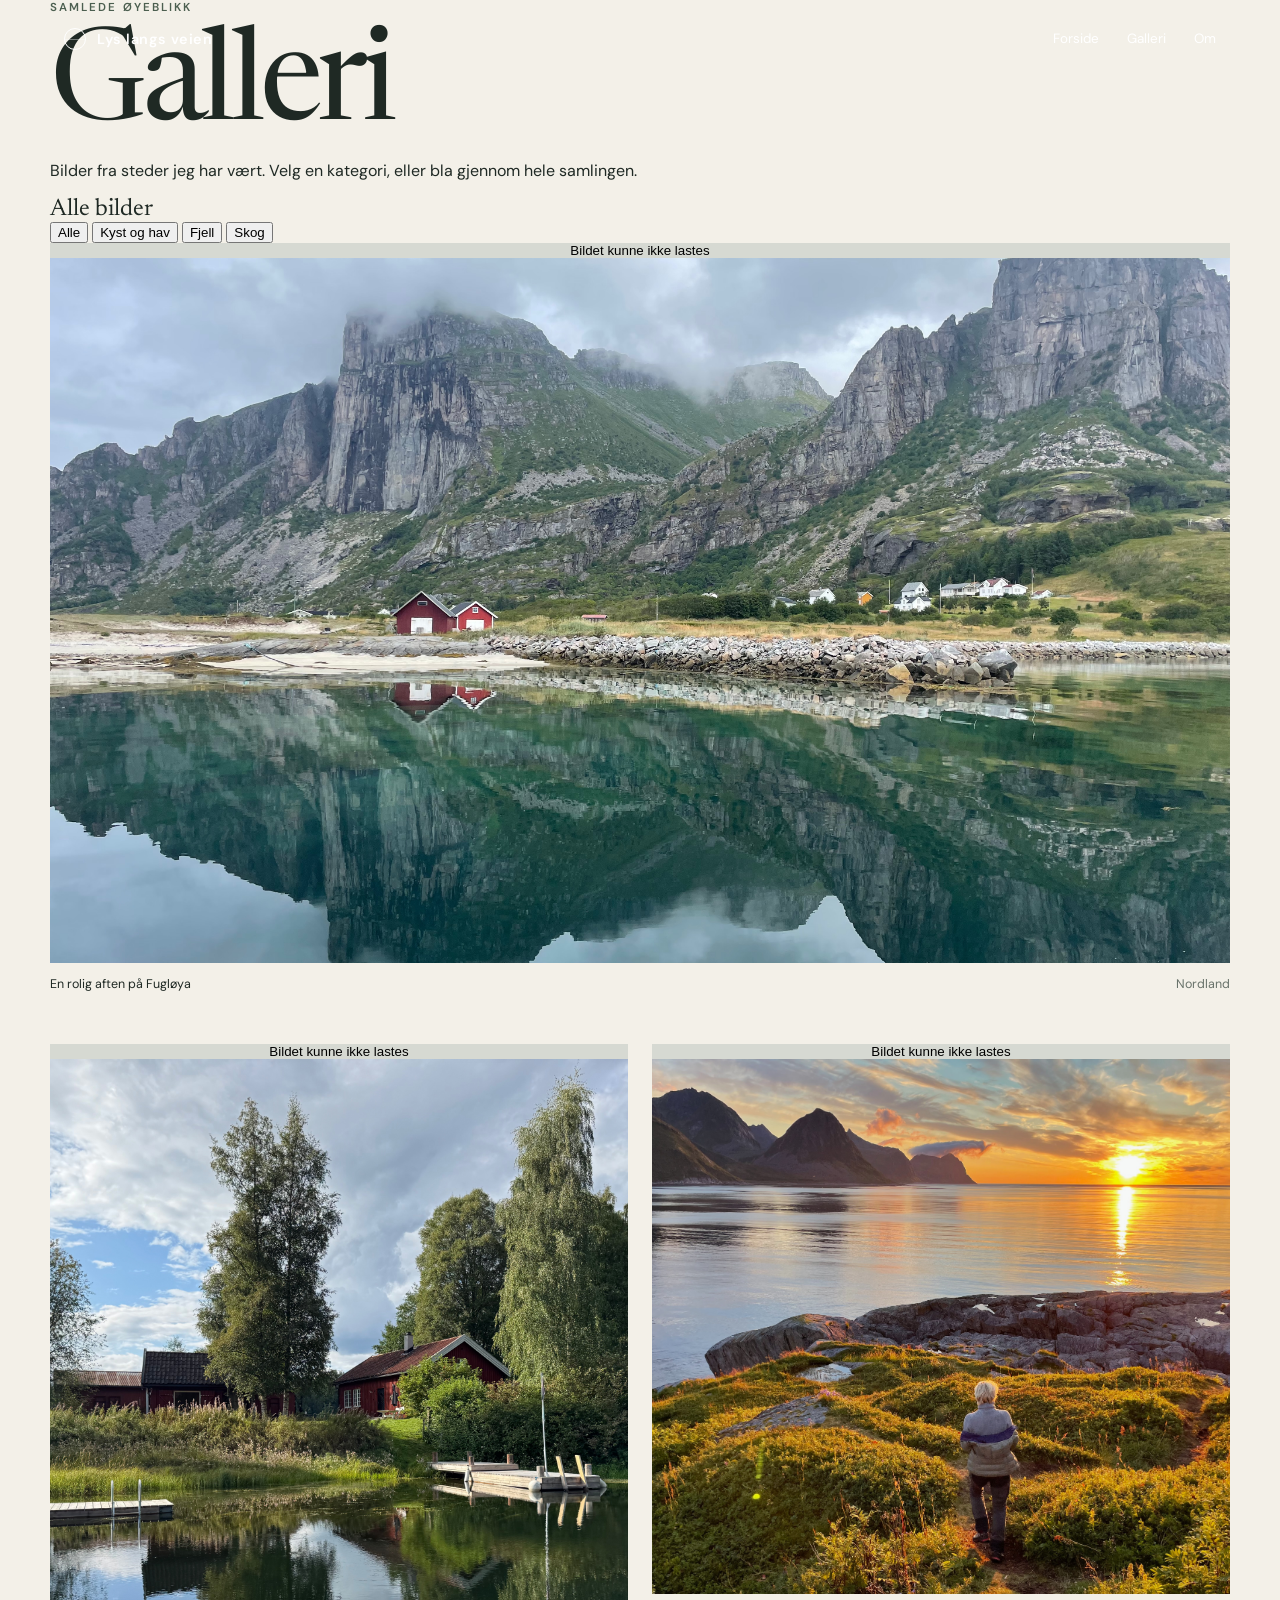
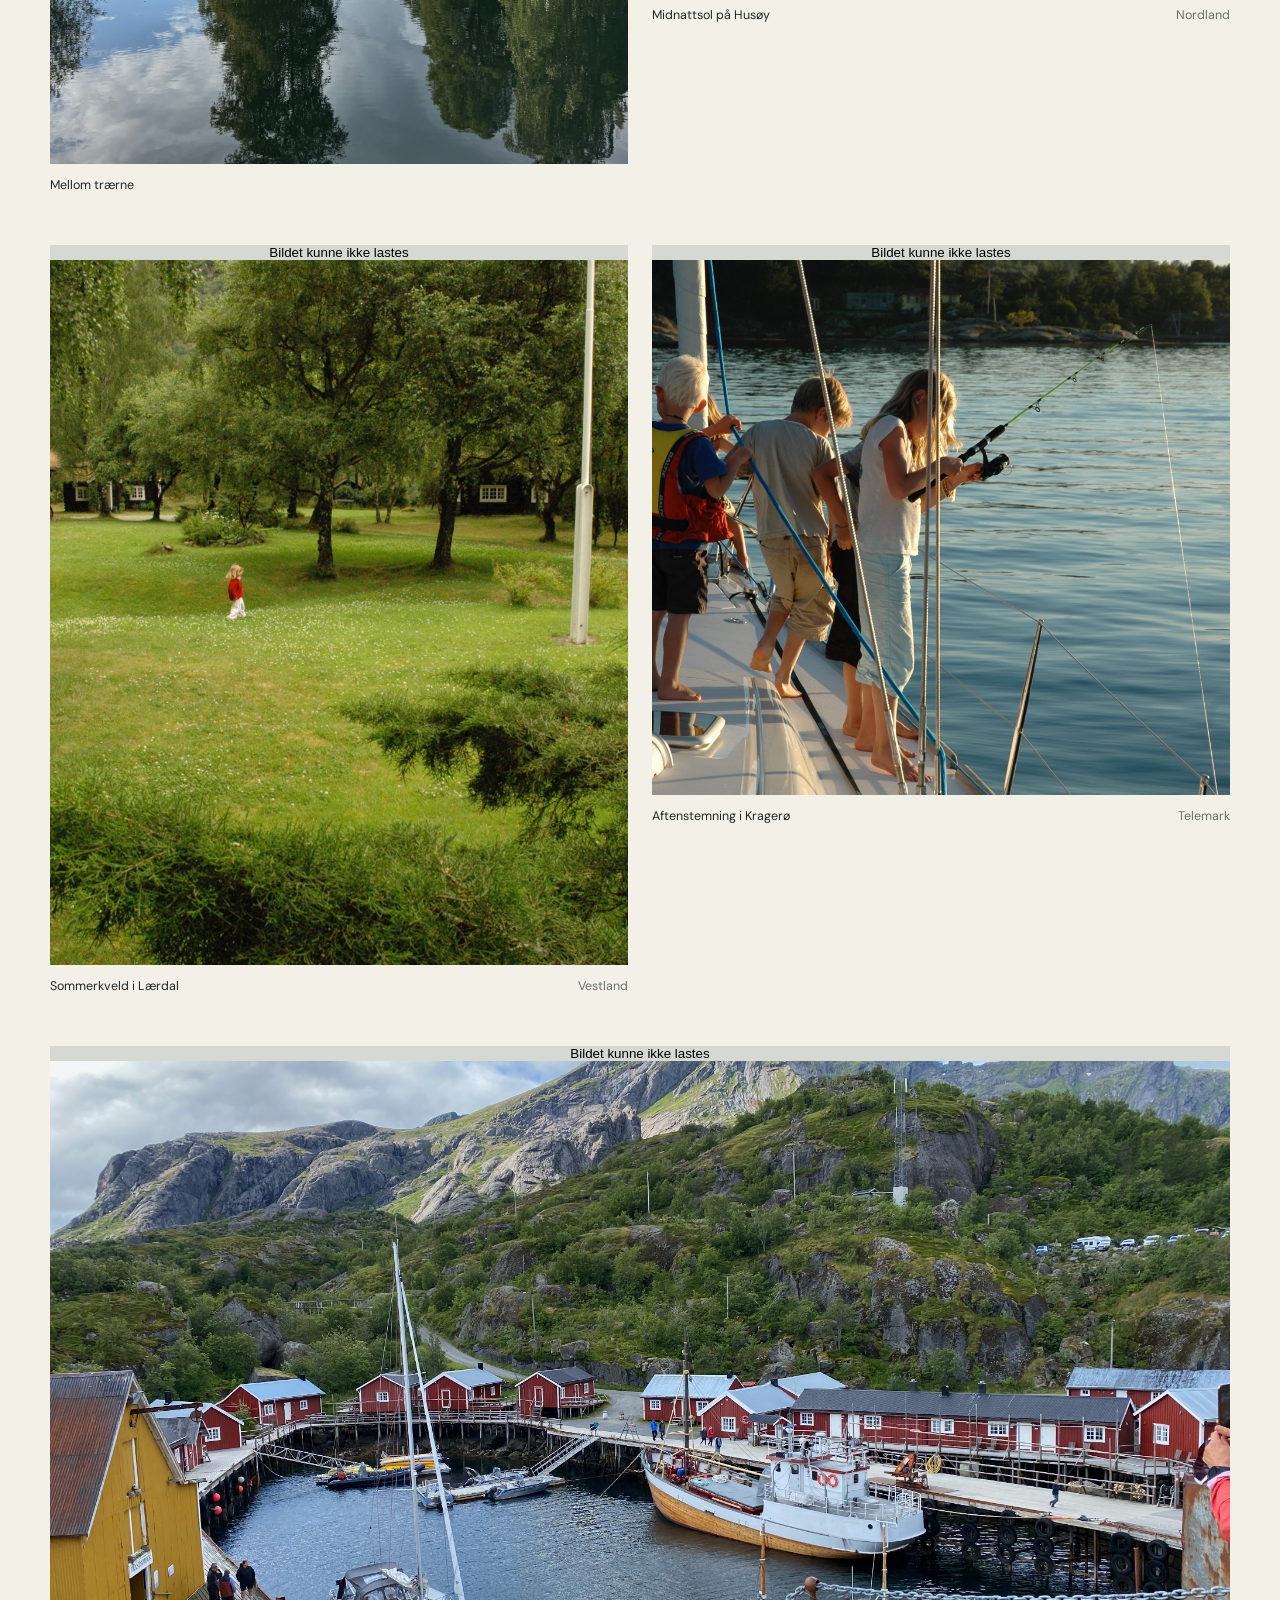
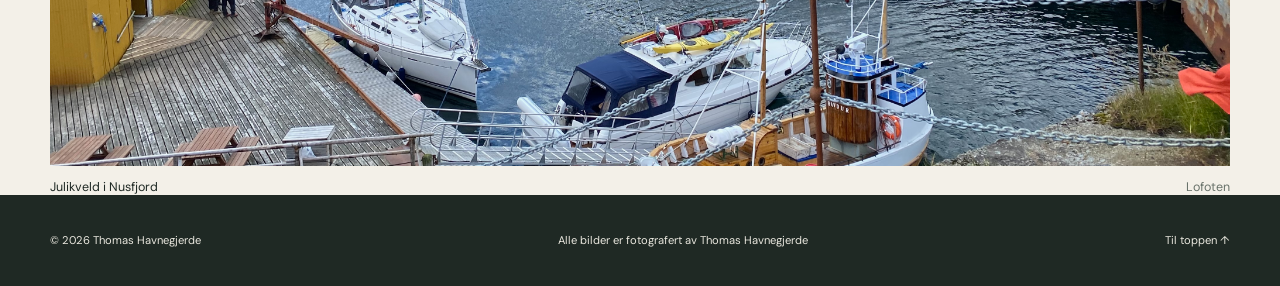
==== galleri.html @ 4bf2a0ec "Add files via upload" ====
<!doctype html>
<html lang="no">
  <head>
    <meta charset="UTF-8" />
    <meta name="viewport" content="width=device-width, initial-scale=1.0" />
    <meta name="description" content="Galleri med naturbilder fra kyst, fjell og skog av Thomas Havnegjerde." />
    <title>Galleri | Lys langs veien</title>
    <link rel="stylesheet" href="style.css" />
  </head>
  <body class="subpage">
    <header class="topbar topbar--solid">
      <a class="logo" href="index.html" aria-label="Gå til forsiden">
        <span class="logo-mark" aria-hidden="true"></span>Lys langs veien
      </a>
      <nav aria-label="Hovedmeny">
        <a href="index.html">Forside</a>
        <a href="galleri.html" aria-current="page">Galleri</a>
        <a href="index.html#om">Om</a>
      </nav>
    </header>

    <main id="topp">
      <section class="gallery-intro page-width">
        <p class="eyebrow dark">Samlede øyeblikk</p>
        <h1>Galleri</h1>
        <p>Bilder fra steder jeg har vært. Velg en kategori, eller bla gjennom hele samlingen.</p>
      </section>

      <section class="gallery-page page-width" aria-labelledby="gallery-title">
        <h2 class="visually-hidden" id="gallery-title">Alle bilder</h2>
        <div class="filters" aria-label="Filtrer bilder">
          <button class="filter-button is-active" type="button" data-filter="alle">Alle</button>
          <button class="filter-button" type="button" data-filter="kyst">Kyst og hav</button>
          <button class="filter-button" type="button" data-filter="fjell">Fjell</button>
          <button class="filter-button" type="button" data-filter="skog">Skog</button>
        </div>
        <div class="gallery gallery--all" data-gallery></div>
      </section>
    </main>

    <footer>
      <div class="page-width footer-inner">
        <p>© <span data-year></span> Thomas Havnegjerde</p>
        <p>Alle bilder er fotografert av Thomas Havnegjerde</p>
        <a href="#topp">Til toppen ↑</a>
      </div>
    </footer>

    <dialog class="lightbox" aria-label="Større visning av bilde">
      <button class="lightbox-close" type="button" aria-label="Lukk bildevisning">×</button>
      <button class="lightbox-nav lightbox-prev" type="button" aria-label="Forrige bilde">←</button>
      <div class="lightbox-content">
        <img src="" alt="" />
        <div class="lightbox-text"><p class="lightbox-title"></p><p class="lightbox-meta"></p></div>
      </div>
      <button class="lightbox-nav lightbox-next" type="button" aria-label="Neste bilde">→</button>
    </dialog>
    <script src="bilder.js"></script>
    <script src="script.js"></script>
  </body>
</html>
---- style.css ----
@import url("https://fonts.googleapis.com/css2?family=DM+Sans:wght@400;500;600&family=Newsreader:opsz,wght@6..72,400;6..72,500&display=swap");

:root {
  --paper: #f3f0e8;
  --paper-light: #faf8f2;
  --ink: #1f2924;
  --muted: #68726a;
  --moss: #4c5f50;
  --line: rgba(31, 41, 36, 0.18);
  --serif: "Newsreader", Georgia, serif;
  --sans: "DM Sans", Arial, sans-serif;
}

* {
  box-sizing: border-box;
}

html {
  scroll-behavior: smooth;
}

body {
  margin: 0;
  background: var(--paper);
  color: var(--ink);
  font-family: var(--sans);
  -webkit-font-smoothing: antialiased;
}

a {
  color: inherit;
  text-decoration: none;
}

img {
  display: block;
  max-width: 100%;
}

.page-width {
  width: min(1180px, calc(100% - 48px));
  margin-inline: auto;
}

.topbar {
  position: absolute;
  z-index: 10;
  top: 0;
  left: 0;
  display: flex;
  align-items: center;
  justify-content: space-between;
  width: 100%;
  padding: 28px 5vw;
  color: white;
}

.logo {
  display: inline-flex;
  align-items: center;
  gap: 11px;
  font-size: 0.9rem;
  font-weight: 600;
  letter-spacing: 0.04em;
}

.logo-mark {
  width: 22px;
  height: 22px;
  border: 1px solid currentColor;
  border-radius: 50%;
  background: linear-gradient(to bottom, transparent 49%, currentColor 50%, transparent 54%);
}

nav {
  display: flex;
  gap: 28px;
  font-size: 0.84rem;
}

nav a,
footer a {
  border-bottom: 1px solid transparent;
  transition: border-color 180ms ease;
}

nav a:hover,
footer a:hover {
  border-color: currentColor;
}

.hero {
  position: relative;
  min-height: 94svh;
  overflow: hidden;
  color: white;
}

.hero > img {
  position: absolute;
  width: 100%;
  height: 100%;
  object-fit: cover;
  object-position: center;
}

.hero-shade {
  position: absolute;
  inset: 0;
  background:
    linear-gradient(180deg, rgba(11, 20, 15, 0.4), transparent 38%),
    linear-gradient(0deg, rgba(11, 20, 15, 0.62), transparent 55%);
}

.hero-content {
  position: absolute;
  z-index: 1;
  bottom: 10%;
  left: max(24px, 7vw);
}

.eyebrow {
  margin: 0 0 20px;
  font-size: 0.72rem;
  font-weight: 600;
  letter-spacing: 0.18em;
  text-transform: uppercase;
}

.eyebrow.dark {
  color: var(--moss);
}

h1,
h2 {
  margin: 0;
  font-family: var(--serif);
  font-weight: 400;
}

h1 {
  max-width: 900px;
  font-size: clamp(4rem, 10vw, 9.5rem);
  line-height: 0.85;
  letter-spacing: -0.045em;
}

.intro {
  margin: 30px 0 0 5px;
  font-family: var(--serif);
  font-size: clamp(1.2rem, 2.3vw, 1.8rem);
}

.demo-label {
  position: absolute;
  z-index: 1;
  right: 24px;
  bottom: 24px;
  margin: 0;
  padding: 8px 11px;
  border: 1px solid rgba(255, 255, 255, 0.42);
  border-radius: 100px;
  background: rgba(15, 24, 19, 0.35);
  font-size: 0.68rem;
  backdrop-filter: blur(8px);
}

.welcome {
  display: grid;
  grid-template-columns: 1fr 3fr;
  gap: 30px;
  padding-block: 130px;
}

.section-number {
  margin: 10px 0 0;
  color: var(--muted);
  font-size: 0.7rem;
}

.welcome h2,
.section-heading h2,
.about h2 {
  font-size: clamp(2.8rem, 6vw, 5.6rem);
  line-height: 0.98;
  letter-spacing: -0.035em;
}

.welcome div {
  max-width: 760px;
}

.welcome p:last-child {
  max-width: 650px;
  margin: 32px 0 0;
  color: #455049;
  font-family: var(--serif);
  font-size: clamp(1.35rem, 2.2vw, 2rem);
  line-height: 1.45;
}

.gallery-section {
  padding-bottom: 150px;
}

.section-heading {
  display: flex;
  align-items: end;
  justify-content: space-between;
  gap: 48px;
  margin-bottom: 58px;
  padding-top: 38px;
  border-top: 1px solid var(--line);
}

.gallery-note {
  max-width: 370px;
  margin: 0 0 6px;
  color: var(--muted);
  font-size: 0.82rem;
  line-height: 1.6;
}

.gallery {
  display: grid;
  grid-template-columns: repeat(2, 1fr);
  gap: 52px 24px;
}

.photo-card {
  margin: 0;
}

.photo-button {
  display: block;
  width: 100%;
  height: clamp(330px, 43vw, 560px);
  overflow: hidden;
  padding: 0;
  border: 0;
  background: #d6d9d2;
  cursor: zoom-in;
}

.photo-card--tall .photo-button {
  height: clamp(430px, 57vw, 720px);
}

.photo-card--wide {
  grid-column: 1 / -1;
}

.photo-card--wide .photo-button {
  height: clamp(360px, 59vw, 720px);
}

.photo-button img {
  width: 100%;
  height: 100%;
  object-fit: cover;
  transition: transform 500ms cubic-bezier(0.2, 0.7, 0.2, 1), filter 300ms ease;
}

.photo-button:hover img {
  transform: scale(1.018);
  filter: brightness(1.03);
}

.photo-button:focus-visible {
  outline: 3px solid var(--ink);
  outline-offset: 4px;
}

figcaption {
  display: flex;
  justify-content: space-between;
  gap: 20px;
  margin-top: 13px;
  font-size: 0.78rem;
}

figcaption span:last-child {
  color: var(--muted);
}

.about {
  background: var(--paper-light);
  padding-block: 120px;
}

.about-grid {
  display: grid;
  grid-template-columns: 0.5fr 1.55fr 1fr;
  gap: 36px;
}

.about-copy {
  padding-top: 45px;
  color: #455049;
  line-height: 1.8;
}

.about-copy p {
  margin: 0 0 24px;
}

footer {
  background: var(--ink);
  color: #e9e7de;
}

.footer-inner {
  display: flex;
  justify-content: space-between;
  gap: 24px;
  padding-block: 38px;
  font-size: 0.7rem;
}

.footer-inner p {
  margin: 0;
}

.lightbox {
  width: min(1100px, calc(100% - 32px));
  max-height: 92vh;
  padding: 0;
  border: 0;
  background: transparent;
  color: white;
}

.lightbox::backdrop {
  background: rgba(9, 13, 11, 0.92);
  backdrop-filter: blur(5px);
}

.lightbox img {
  width: 100%;
  max-height: 82vh;
  object-fit: contain;
}

.lightbox p {
  margin: 10px 0 0;
  font-size: 0.8rem;
}

.lightbox-close {
  position: fixed;
  top: 18px;
  right: 22px;
  z-index: 2;
  border: 0;
  background: transparent;
  color: white;
  font-size: 2.2rem;
  font-weight: 200;
  cursor: pointer;
}

@media (max-width: 720px) {
  .page-width {
    width: min(100% - 30px, 1180px);
  }

  .topbar {
    padding: 22px 18px;
  }

  nav {
    gap: 17px;
  }

  .hero {
    min-height: 86svh;
  }

  .hero-content {
    bottom: 12%;
    left: 18px;
  }

  h1 {
    max-width: 90vw;
    font-size: clamp(4rem, 19vw, 6.2rem);
  }

  .demo-label {
    right: 14px;
    bottom: 14px;
  }

  .welcome {
    grid-template-columns: 1fr;
    padding-block: 90px;
  }

  .section-number {
    margin: 0;
  }

  .section-heading {
    display: block;
  }

  .gallery-note {
    margin-top: 28px;
  }

  .gallery {
    grid-template-columns: 1fr;
    gap: 42px;
  }

  .photo-card--wide {
    grid-column: auto;
  }

  .photo-button,
  .photo-card--wide .photo-button {
    height: 72vw;
  }

  .photo-card--tall .photo-button {
    height: 120vw;
  }

  .gallery-section {
    padding-bottom: 95px;
  }

  .about {
    padding-block: 85px;
  }

  .about-grid {
    grid-template-columns: 1fr;
  }

  .about-copy {
    padding-top: 10px;
  }

  .footer-inner {
    flex-direction: column;
  }
}

@media (prefers-reduced-motion: reduce) {
  html {
    scroll-behavior: auto;
  }

  .photo-button img {
    transition: none;
  }
}
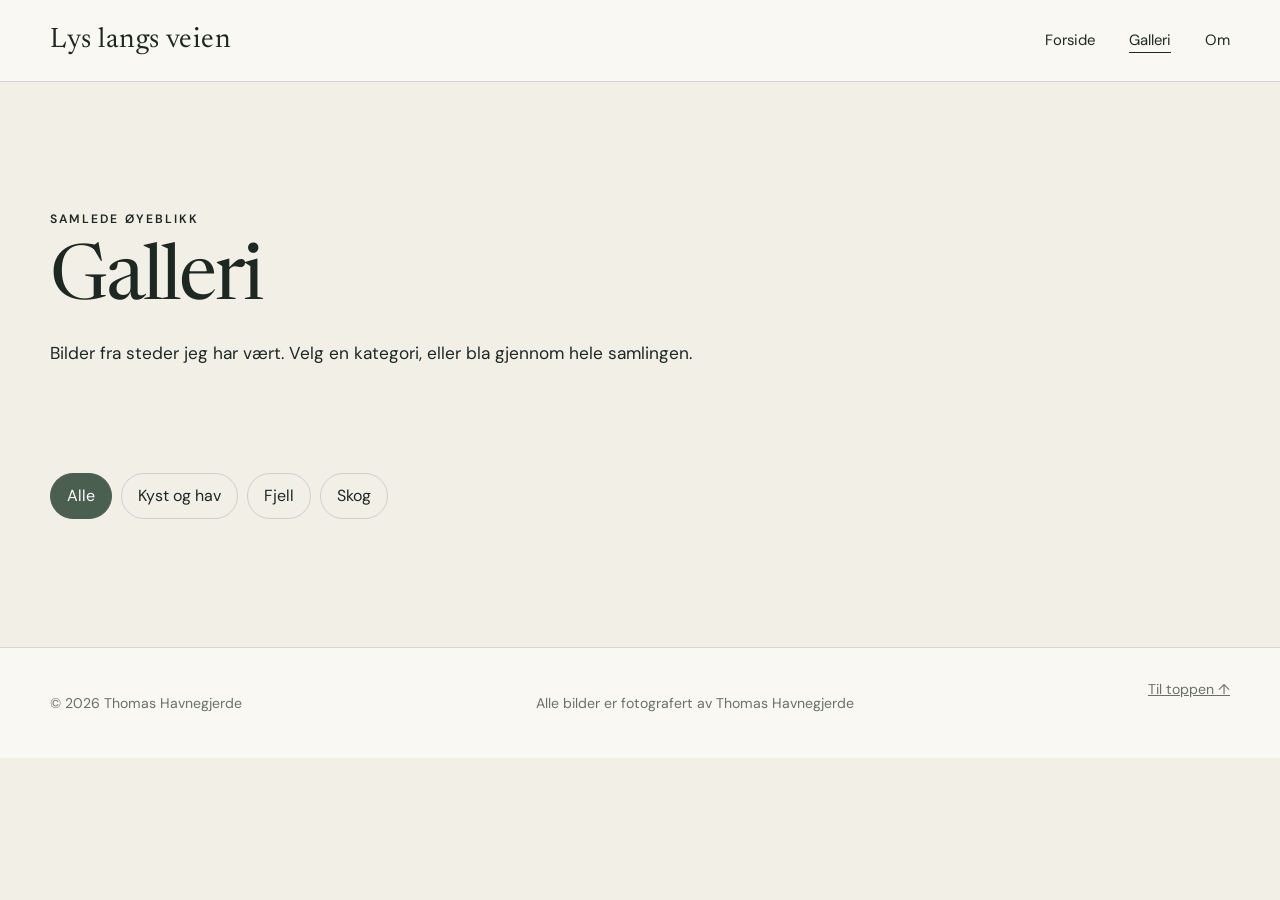
==== commit 620aa497: "Update galleri.html" ====
--- a/galleri.html
+++ b/galleri.html
@@ -3,58 +3,138 @@
   <head>
     <meta charset="UTF-8" />
     <meta name="viewport" content="width=device-width, initial-scale=1.0" />
-    <meta name="description" content="Galleri med naturbilder fra kyst, fjell og skog av Thomas Havnegjerde." />
+
+    <meta
+      name="description"
+      content="Galleri med naturbilder fra kyst, fjell og skog av Thomas Havnegjerde."
+    />
+
     <title>Galleri | Lys langs veien</title>
+
     <link rel="stylesheet" href="style.css" />
   </head>
+
   <body class="subpage">
     <header class="topbar topbar--solid">
-      <a class="logo" href="index.html" aria-label="Gå til forsiden">
-        <span class="logo-mark" aria-hidden="true"></span>Lys langs veien
+      <a class="logo" href="/" aria-label="Gå til forsiden">
+        <span class="logo-mark" aria-hidden="true"></span>
+        Lys langs veien
       </a>
+
       <nav aria-label="Hovedmeny">
-        <a href="index.html">Forside</a>
-        <a href="galleri.html" aria-current="page">Galleri</a>
-        <a href="index.html#om">Om</a>
+        <a href="/">Forside</a>
+        <a href="/galleri.html" aria-current="page">Galleri</a>
+        <a href="/#om">Om</a>
       </nav>
     </header>
 
     <main id="topp">
       <section class="gallery-intro page-width">
         <p class="eyebrow dark">Samlede øyeblikk</p>
+
         <h1>Galleri</h1>
-        <p>Bilder fra steder jeg har vært. Velg en kategori, eller bla gjennom hele samlingen.</p>
+
+        <p>
+          Bilder fra steder jeg har vært. Velg en kategori, eller bla
+          gjennom hele samlingen.
+        </p>
       </section>
 
-      <section class="gallery-page page-width" aria-labelledby="gallery-title">
-        <h2 class="visually-hidden" id="gallery-title">Alle bilder</h2>
+      <section
+        class="gallery-page page-width"
+        aria-labelledby="gallery-title"
+      >
+        <h2 class="visually-hidden" id="gallery-title">
+          Alle bilder
+        </h2>
+
         <div class="filters" aria-label="Filtrer bilder">
-          <button class="filter-button is-active" type="button" data-filter="alle">Alle</button>
-          <button class="filter-button" type="button" data-filter="kyst">Kyst og hav</button>
-          <button class="filter-button" type="button" data-filter="fjell">Fjell</button>
-          <button class="filter-button" type="button" data-filter="skog">Skog</button>
+          <button
+            class="filter-button is-active"
+            type="button"
+            data-filter="alle"
+          >
+            Alle
+          </button>
+
+          <button
+            class="filter-button"
+            type="button"
+            data-filter="kyst"
+          >
+            Kyst og hav
+          </button>
+
+          <button
+            class="filter-button"
+            type="button"
+            data-filter="fjell"
+          >
+            Fjell
+          </button>
+
+          <button
+            class="filter-button"
+            type="button"
+            data-filter="skog"
+          >
+            Skog
+          </button>
         </div>
+
         <div class="gallery gallery--all" data-gallery></div>
       </section>
     </main>
 
     <footer>
       <div class="page-width footer-inner">
-        <p>© <span data-year></span> Thomas Havnegjerde</p>
-        <p>Alle bilder er fotografert av Thomas Havnegjerde</p>
+        <p>
+          © <span data-year></span> Thomas Havnegjerde
+        </p>
+
+        <p>
+          Alle bilder er fotografert av Thomas Havnegjerde
+        </p>
+
         <a href="#topp">Til toppen ↑</a>
       </div>
     </footer>
 
     <dialog class="lightbox" aria-label="Større visning av bilde">
-      <button class="lightbox-close" type="button" aria-label="Lukk bildevisning">×</button>
-      <button class="lightbox-nav lightbox-prev" type="button" aria-label="Forrige bilde">←</button>
+      <button
+        class="lightbox-close"
+        type="button"
+        aria-label="Lukk bildevisning"
+      >
+        ×
+      </button>
+
+      <button
+        class="lightbox-nav lightbox-prev"
+        type="button"
+        aria-label="Forrige bilde"
+      >
+        ←
+      </button>
+
       <div class="lightbox-content">
         <img src="" alt="" />
-        <div class="lightbox-text"><p class="lightbox-title"></p><p class="lightbox-meta"></p></div>
+
+        <div class="lightbox-text">
+          <p class="lightbox-title"></p>
+          <p class="lightbox-meta"></p>
+        </div>
       </div>
-      <button class="lightbox-nav lightbox-next" type="button" aria-label="Neste bilde">→</button>
+
+      <button
+        class="lightbox-nav lightbox-next"
+        type="button"
+        aria-label="Neste bilde"
+      >
+        →
+      </button>
     </dialog>
+
     <script src="bilder.js"></script>
     <script src="script.js"></script>
   </body>
--- a/style.css
+++ b/style.css
@@ -1,44 +1,36 @@
 @import url("https://fonts.googleapis.com/css2?family=DM+Sans:wght@400;500;600&family=Newsreader:opsz,wght@6..72,400;6..72,500&display=swap");
 
 :root {
-  --paper: #f3f0e8;
-  --paper-light: #faf8f2;
-  --ink: #1f2924;
-  --muted: #68726a;
-  --moss: #4c5f50;
-  --line: rgba(31, 41, 36, 0.18);
-  --serif: "Newsreader", Georgia, serif;
-  --sans: "DM Sans", Arial, sans-serif;
-}
-
-* {
-  box-sizing: border-box;
-}
+  --paper: #f2efe7;
+  --light: #faf8f2;
+  --ink: #1d2822;
+  --muted: #687169;
+  --moss: #4b5f50;
+  --line: rgba(29, 40, 34, 0.16);
+  --shadow: 0 18px 50px rgba(24, 34, 28, 0.13);
+}
+
+* { box-sizing: border-box; }
 
 html {
   scroll-behavior: smooth;
+  background: var(--paper);
 }
 
 body {
   margin: 0;
+  color: var(--ink);
   background: var(--paper);
-  color: var(--ink);
-  font-family: var(--sans);
-  -webkit-font-smoothing: antialiased;
-}
-
-a {
-  color: inherit;
-  text-decoration: none;
-}
-
-img {
-  display: block;
-  max-width: 100%;
-}
+  font-family: "DM Sans", Arial, sans-serif;
+  line-height: 1.6;
+}
+
+img { display: block; max-width: 100%; }
+a { color: inherit; }
+button { font: inherit; }
 
 .page-width {
-  width: min(1180px, calc(100% - 48px));
+  width: min(1180px, calc(100% - 40px));
   margin-inline: auto;
 }
 
@@ -47,412 +39,303 @@
   z-index: 10;
   top: 0;
   left: 0;
+  width: 100%;
+  min-height: 82px;
+  padding-inline: max(20px, calc((100% - 1180px) / 2));
   display: flex;
   align-items: center;
   justify-content: space-between;
-  width: 100%;
-  padding: 28px 5vw;
-  color: white;
+  gap: 24px;
+  color: white;
+  border-bottom: 1px solid rgba(255, 255, 255, 0.25);
+}
+
+.topbar--solid {
+  position: relative;
+  color: var(--ink);
+  background: var(--light);
+  border-bottom: 1px solid var(--line);
 }
 
 .logo {
-  display: inline-flex;
-  align-items: center;
-  gap: 11px;
-  font-size: 0.9rem;
-  font-weight: 600;
-  letter-spacing: 0.04em;
-}
-
-.logo-mark {
-  width: 22px;
-  height: 22px;
-  border: 1px solid currentColor;
-  border-radius: 50%;
-  background: linear-gradient(to bottom, transparent 49%, currentColor 50%, transparent 54%);
-}
-
-nav {
-  display: flex;
-  gap: 28px;
-  font-size: 0.84rem;
-}
-
-nav a,
-footer a {
-  border-bottom: 1px solid transparent;
-  transition: border-color 180ms ease;
-}
-
-nav a:hover,
-footer a:hover {
-  border-color: currentColor;
-}
+  font-family: "Newsreader", Georgia, serif;
+  font-size: clamp(1.35rem, 3vw, 1.75rem);
+  text-decoration: none;
+  letter-spacing: 0.02em;
+}
+
+nav { display: flex; gap: clamp(16px, 3vw, 34px); }
+nav a { text-decoration: none; font-size: 0.93rem; }
+nav a:hover, nav a[aria-current="page"] { text-decoration: underline; text-underline-offset: 7px; }
 
 .hero {
+  min-height: 92vh;
+  display: grid;
+  align-items: end;
   position: relative;
-  min-height: 94svh;
+  color: white;
+  background: #48554d;
   overflow: hidden;
-  color: white;
-}
-
-.hero > img {
-  position: absolute;
-  width: 100%;
-  height: 100%;
-  object-fit: cover;
-  object-position: center;
-}
-
-.hero-shade {
+}
+
+.hero > img, .hero-shade {
   position: absolute;
   inset: 0;
-  background:
-    linear-gradient(180deg, rgba(11, 20, 15, 0.4), transparent 38%),
-    linear-gradient(0deg, rgba(11, 20, 15, 0.62), transparent 55%);
-}
+  width: 100%;
+  height: 100%;
+}
+
+.hero > img { object-fit: cover; }
+.hero-shade { background: linear-gradient(180deg, rgba(8, 16, 12, 0.12) 20%, rgba(8, 16, 12, 0.68) 100%); }
 
 .hero-content {
+  position: relative;
+  z-index: 1;
+  width: min(1180px, calc(100% - 40px));
+  margin-inline: auto;
+  padding-block: 150px 88px;
+}
+
+.eyebrow {
+  margin: 0 0 12px;
+  font-size: 0.76rem;
+  font-weight: 600;
+  letter-spacing: 0.17em;
+  text-transform: uppercase;
+}
+
+h1, h2 {
+  font-family: "Newsreader", Georgia, serif;
+  font-weight: 400;
+  line-height: 1.06;
+}
+
+h1 {
+  max-width: 850px;
+  margin: 0;
+  font-size: clamp(3.4rem, 9vw, 7.8rem);
+  letter-spacing: -0.045em;
+}
+
+.intro {
+  max-width: 600px;
+  margin: 22px 0 0;
+  font-size: clamp(1rem, 2vw, 1.25rem);
+}
+
+.hero-scroll {
   position: absolute;
-  z-index: 1;
-  bottom: 10%;
-  left: max(24px, 7vw);
-}
-
-.eyebrow {
-  margin: 0 0 20px;
-  font-size: 0.72rem;
-  font-weight: 600;
-  letter-spacing: 0.18em;
-  text-transform: uppercase;
-}
-
-.eyebrow.dark {
-  color: var(--moss);
-}
-
-h1,
-h2 {
-  margin: 0;
-  font-family: var(--serif);
-  font-weight: 400;
-}
-
-h1 {
-  max-width: 900px;
-  font-size: clamp(4rem, 10vw, 9.5rem);
-  line-height: 0.85;
-  letter-spacing: -0.045em;
-}
-
-.intro {
-  margin: 30px 0 0 5px;
-  font-family: var(--serif);
-  font-size: clamp(1.2rem, 2.3vw, 1.8rem);
-}
-
-.demo-label {
-  position: absolute;
-  z-index: 1;
-  right: 24px;
-  bottom: 24px;
-  margin: 0;
-  padding: 8px 11px;
-  border: 1px solid rgba(255, 255, 255, 0.42);
-  border-radius: 100px;
-  background: rgba(15, 24, 19, 0.35);
-  font-size: 0.68rem;
-  backdrop-filter: blur(8px);
-}
+  z-index: 2;
+  right: max(20px, calc((100% - 1180px) / 2));
+  bottom: 88px;
+  display: inline-block;
+  margin-top: 35px;
+  color: white;
+  text-decoration: none;
+  border-bottom: 1px solid rgba(255, 255, 255, 0.75);
+}
+
+.welcome, .gallery-section, .about, .gallery-intro { padding-block: clamp(72px, 10vw, 130px); }
 
 .welcome {
   display: grid;
-  grid-template-columns: 1fr 3fr;
-  gap: 30px;
-  padding-block: 130px;
-}
-
-.section-number {
-  margin: 10px 0 0;
-  color: var(--muted);
-  font-size: 0.7rem;
-}
-
-.welcome h2,
-.section-heading h2,
-.about h2 {
-  font-size: clamp(2.8rem, 6vw, 5.6rem);
-  line-height: 0.98;
+  grid-template-columns: 0.7fr 1.3fr;
+  gap: 60px;
+  border-bottom: 1px solid var(--line);
+}
+
+.welcome h2, .section-heading h2, .about h2, .gallery-intro h1 {
+  margin: 0;
+  font-size: clamp(2.5rem, 6vw, 5rem);
   letter-spacing: -0.035em;
 }
 
-.welcome div {
-  max-width: 760px;
-}
-
-.welcome p:last-child {
-  max-width: 650px;
-  margin: 32px 0 0;
-  color: #455049;
-  font-family: var(--serif);
-  font-size: clamp(1.35rem, 2.2vw, 2rem);
-  line-height: 1.45;
-}
-
-.gallery-section {
-  padding-bottom: 150px;
-}
+.welcome > div { max-width: 640px; font-size: 1.08rem; }
+.welcome > div p:first-of-type { margin-top: 0; }
 
 .section-heading {
   display: flex;
   align-items: end;
   justify-content: space-between;
-  gap: 48px;
-  margin-bottom: 58px;
-  padding-top: 38px;
-  border-top: 1px solid var(--line);
-}
-
-.gallery-note {
-  max-width: 370px;
-  margin: 0 0 6px;
-  color: var(--muted);
-  font-size: 0.82rem;
-  line-height: 1.6;
-}
+  gap: 30px;
+  margin-bottom: 42px;
+}
+
+.text-link { text-underline-offset: 5px; }
 
 .gallery {
   display: grid;
-  grid-template-columns: repeat(2, 1fr);
-  gap: 52px 24px;
-}
-
-.photo-card {
-  margin: 0;
-}
+  grid-template-columns: repeat(2, minmax(0, 1fr));
+  gap: 54px 28px;
+}
+
+.photo-card { margin: 0; }
+.photo-card--wide { grid-column: 1 / -1; }
 
 .photo-button {
   display: block;
   width: 100%;
-  height: clamp(330px, 43vw, 560px);
-  overflow: hidden;
   padding: 0;
   border: 0;
-  background: #d6d9d2;
+  background: #d9ddd7;
   cursor: zoom-in;
-}
-
-.photo-card--tall .photo-button {
-  height: clamp(430px, 57vw, 720px);
-}
-
-.photo-card--wide {
-  grid-column: 1 / -1;
-}
-
-.photo-card--wide .photo-button {
-  height: clamp(360px, 59vw, 720px);
+  overflow: hidden;
 }
 
 .photo-button img {
   width: 100%;
   height: 100%;
   object-fit: cover;
-  transition: transform 500ms cubic-bezier(0.2, 0.7, 0.2, 1), filter 300ms ease;
-}
-
-.photo-button:hover img {
-  transform: scale(1.018);
-  filter: brightness(1.03);
-}
-
-.photo-button:focus-visible {
-  outline: 3px solid var(--ink);
-  outline-offset: 4px;
-}
-
-figcaption {
+  aspect-ratio: 4 / 3;
+  transition: transform 450ms ease;
+}
+
+.photo-card--wide .photo-button img { aspect-ratio: 16 / 8.4; }
+.photo-card--tall .photo-button img { aspect-ratio: 4 / 5; }
+.photo-button:hover img { transform: scale(1.015); }
+
+.missing-image {
+  display: none;
+  min-height: 350px;
+  align-items: center;
+  justify-content: center;
+  background: linear-gradient(135deg, #bec7be, #e6e3d9);
+  color: var(--muted);
+}
+
+.has-image-error .missing-image { display: flex; }
+.has-image-error img { display: none; }
+
+.photo-card figcaption {
   display: flex;
   justify-content: space-between;
   gap: 20px;
   margin-top: 13px;
-  font-size: 0.78rem;
-}
-
-figcaption span:last-child {
-  color: var(--muted);
-}
-
-.about {
-  background: var(--paper-light);
-  padding-block: 120px;
-}
+  font-size: 0.91rem;
+}
+
+.photo-card figcaption span:last-child { color: var(--muted); }
+
+.gallery-cta { margin-top: 56px; text-align: center; }
+.button-link {
+  display: inline-block;
+  padding: 13px 22px;
+  color: white;
+  background: var(--moss);
+  border: 1px solid var(--moss);
+  text-decoration: none;
+  border-radius: 100px;
+}
+
+.button-link:hover { color: var(--ink); background: transparent; }
+
+.about { border-top: 1px solid var(--line); }
 
 .about-grid {
   display: grid;
-  grid-template-columns: 0.5fr 1.55fr 1fr;
-  gap: 36px;
-}
-
-.about-copy {
-  padding-top: 45px;
-  color: #455049;
-  line-height: 1.8;
-}
-
-.about-copy p {
-  margin: 0 0 24px;
-}
+  grid-template-columns: 0.3fr 0.8fr 1.2fr;
+  gap: 45px;
+}
+
+.about-copy { max-width: 650px; font-size: 1.05rem; }
+
+.gallery-intro { padding-bottom: 50px; }
+.gallery-intro > p:last-child { max-width: 650px; font-size: 1.08rem; }
+
+.filters {
+  display: flex;
+  flex-wrap: wrap;
+  gap: 9px;
+  margin-top: 38px;
+}
+
+.filter-button {
+  padding: 9px 16px;
+  color: var(--ink);
+  background: transparent;
+  border: 1px solid var(--line);
+  border-radius: 100px;
+  cursor: pointer;
+}
+
+.filter-button:hover, .filter-button.is-active { color: white; background: var(--moss); border-color: var(--moss); }
+.gallery-page { padding-bottom: clamp(72px, 10vw, 130px); }
 
 footer {
-  background: var(--ink);
-  color: #e9e7de;
-}
-
-.footer-inner {
-  display: flex;
-  justify-content: space-between;
-  gap: 24px;
-  padding-block: 38px;
-  font-size: 0.7rem;
-}
-
-.footer-inner p {
-  margin: 0;
-}
+  padding-block: 30px;
+  color: var(--muted);
+  background: var(--light);
+  border-top: 1px solid var(--line);
+  font-size: 0.88rem;
+}
+
+.footer-inner { display: flex; justify-content: space-between; gap: 20px; }
 
 .lightbox {
-  width: min(1100px, calc(100% - 32px));
-  max-height: 92vh;
+  position: fixed;
+  z-index: 100;
+  inset: 0;
+  width: 100%;
+  height: 100%;
+  max-width: none;
+  max-height: none;
   padding: 0;
   border: 0;
+  grid-template-columns: 70px 1fr 70px;
+  align-items: center;
+  color: white;
+  background: rgba(10, 14, 11, 0.96);
+}
+
+.lightbox[open] { display: grid; }
+.lightbox::backdrop { background: rgba(10, 14, 11, 0.96); }
+.lightbox-content { margin: 70px 0 25px; text-align: center; }
+.lightbox-content img { max-width: 100%; max-height: calc(100vh - 155px); margin: auto; object-fit: contain; }
+.lightbox-text { margin-top: 12px; }
+.lightbox-title, .lightbox-meta { margin: 2px 0; }
+.lightbox-meta { color: #bbc2bc; }
+
+.lightbox-close, .lightbox-nav {
+  color: white;
   background: transparent;
-  color: white;
-}
-
-.lightbox::backdrop {
-  background: rgba(9, 13, 11, 0.92);
-  backdrop-filter: blur(5px);
-}
-
-.lightbox img {
-  width: 100%;
-  max-height: 82vh;
-  object-fit: contain;
-}
-
-.lightbox p {
-  margin: 10px 0 0;
-  font-size: 0.8rem;
-}
-
-.lightbox-close {
-  position: fixed;
-  top: 18px;
-  right: 22px;
-  z-index: 2;
   border: 0;
-  background: transparent;
-  color: white;
-  font-size: 2.2rem;
-  font-weight: 200;
   cursor: pointer;
 }
 
-@media (max-width: 720px) {
-  .page-width {
-    width: min(100% - 30px, 1180px);
-  }
-
-  .topbar {
-    padding: 22px 18px;
-  }
-
-  nav {
-    gap: 17px;
-  }
-
-  .hero {
-    min-height: 86svh;
-  }
-
-  .hero-content {
-    bottom: 12%;
-    left: 18px;
-  }
-
-  h1 {
-    max-width: 90vw;
-    font-size: clamp(4rem, 19vw, 6.2rem);
-  }
-
-  .demo-label {
-    right: 14px;
-    bottom: 14px;
-  }
-
-  .welcome {
-    grid-template-columns: 1fr;
-    padding-block: 90px;
-  }
-
-  .section-number {
-    margin: 0;
-  }
-
-  .section-heading {
-    display: block;
-  }
-
-  .gallery-note {
-    margin-top: 28px;
-  }
-
-  .gallery {
-    grid-template-columns: 1fr;
-    gap: 42px;
-  }
-
-  .photo-card--wide {
-    grid-column: auto;
-  }
-
-  .photo-button,
-  .photo-card--wide .photo-button {
-    height: 72vw;
-  }
-
-  .photo-card--tall .photo-button {
-    height: 120vw;
-  }
-
-  .gallery-section {
-    padding-bottom: 95px;
-  }
-
-  .about {
-    padding-block: 85px;
-  }
-
-  .about-grid {
-    grid-template-columns: 1fr;
-  }
-
-  .about-copy {
-    padding-top: 10px;
-  }
-
-  .footer-inner {
-    flex-direction: column;
-  }
+.lightbox-close { position: absolute; top: 22px; right: 25px; font-size: 2rem; }
+.lightbox-nav { height: 100%; font-size: 2.3rem; }
+.lightbox-nav:hover, .lightbox-close:hover { color: #cad6ca; }
+
+.visually-hidden {
+  position: absolute;
+  width: 1px;
+  height: 1px;
+  padding: 0;
+  margin: -1px;
+  overflow: hidden;
+  clip: rect(0, 0, 0, 0);
+  white-space: nowrap;
+  border: 0;
+}
+
+@media (max-width: 760px) {
+  .page-width { width: min(100% - 28px, 1180px); }
+  .topbar { min-height: 68px; }
+  nav { gap: 14px; }
+  nav a { font-size: 0.82rem; }
+  .hero { min-height: 82vh; }
+  .hero-content { padding-bottom: 100px; }
+  .hero-scroll { left: 14px; right: auto; bottom: 48px; }
+  .welcome, .about-grid { grid-template-columns: 1fr; gap: 25px; }
+  .section-heading { align-items: start; flex-direction: column; }
+  .gallery { grid-template-columns: 1fr; gap: 42px; }
+  .photo-card--wide { grid-column: auto; }
+  .photo-card--wide .photo-button img { aspect-ratio: 4 / 3; }
+  .lightbox { grid-template-columns: 42px 1fr 42px; }
+  .footer-inner { flex-direction: column; }
 }
 
 @media (prefers-reduced-motion: reduce) {
-  html {
-    scroll-behavior: auto;
-  }
-
-  .photo-button img {
-    transition: none;
-  }
-}
+  html { scroll-behavior: auto; }
+  .photo-button img { transition: none; }
+}
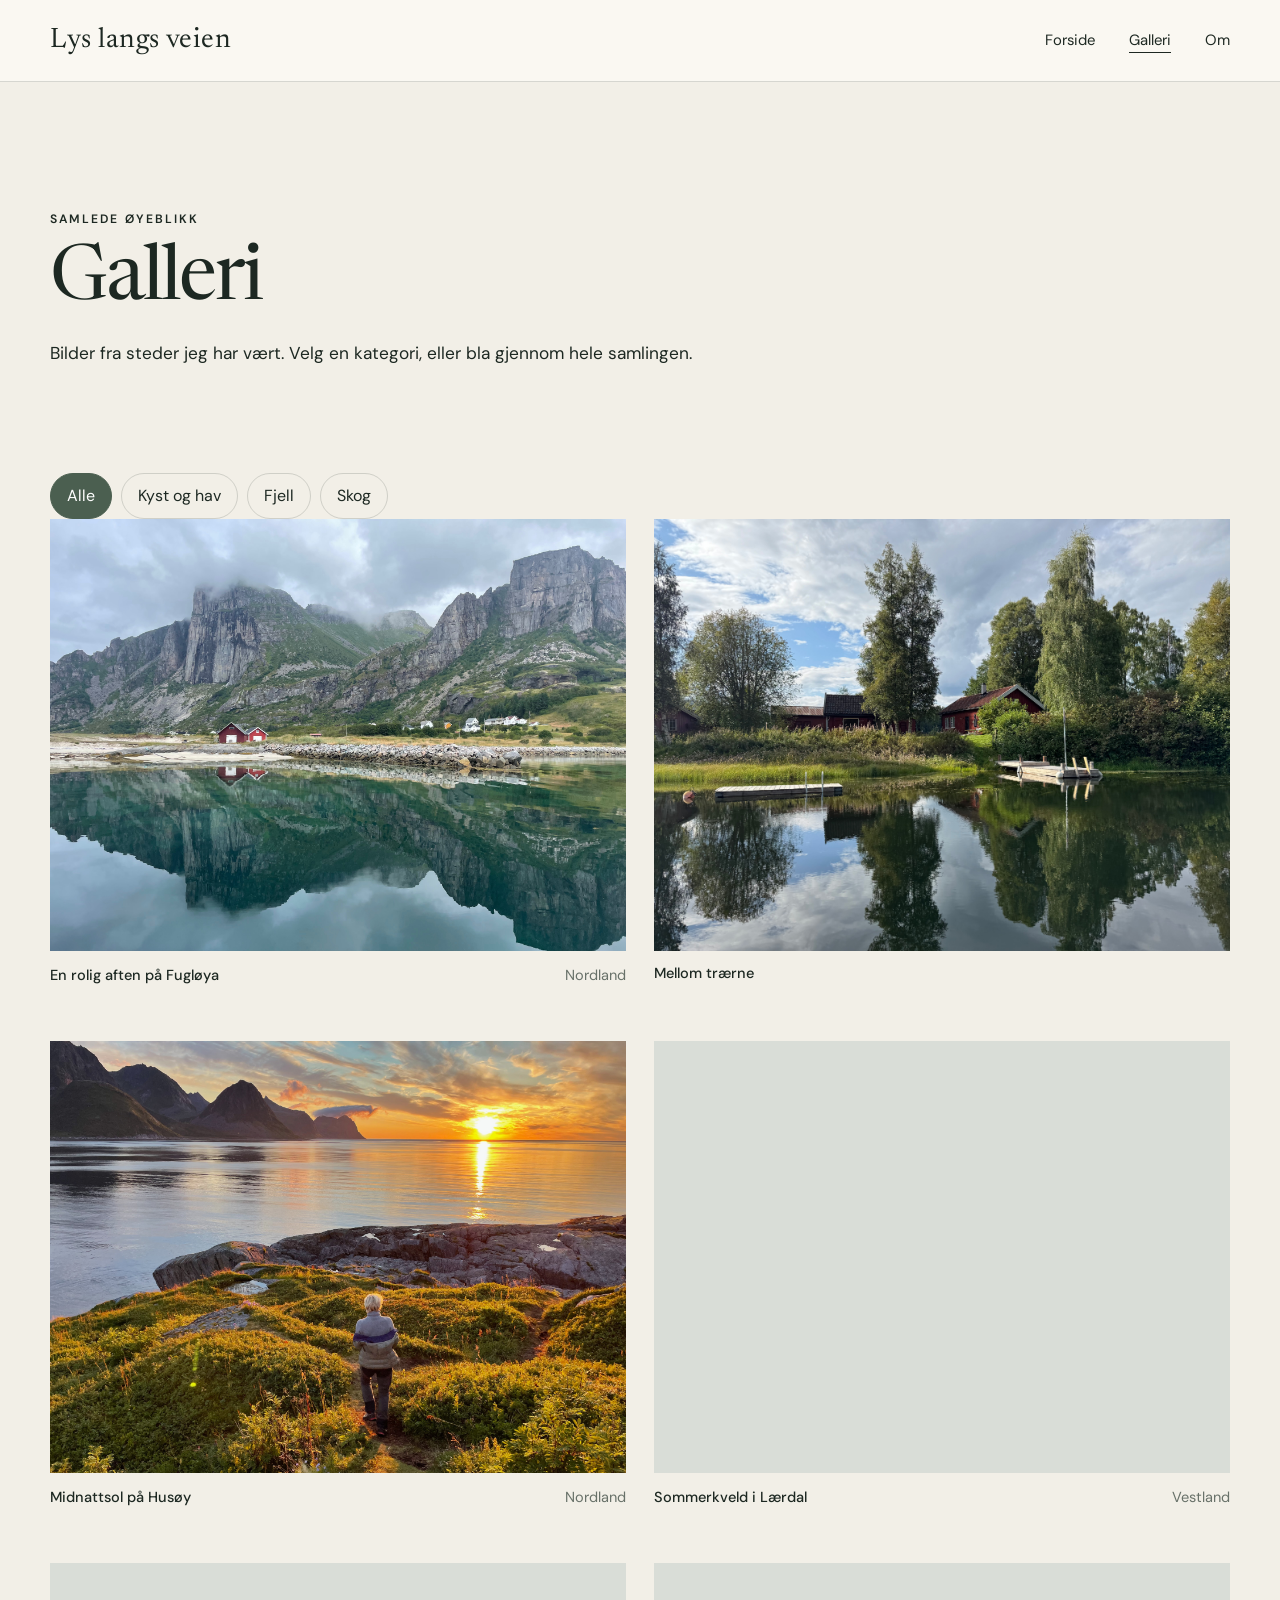
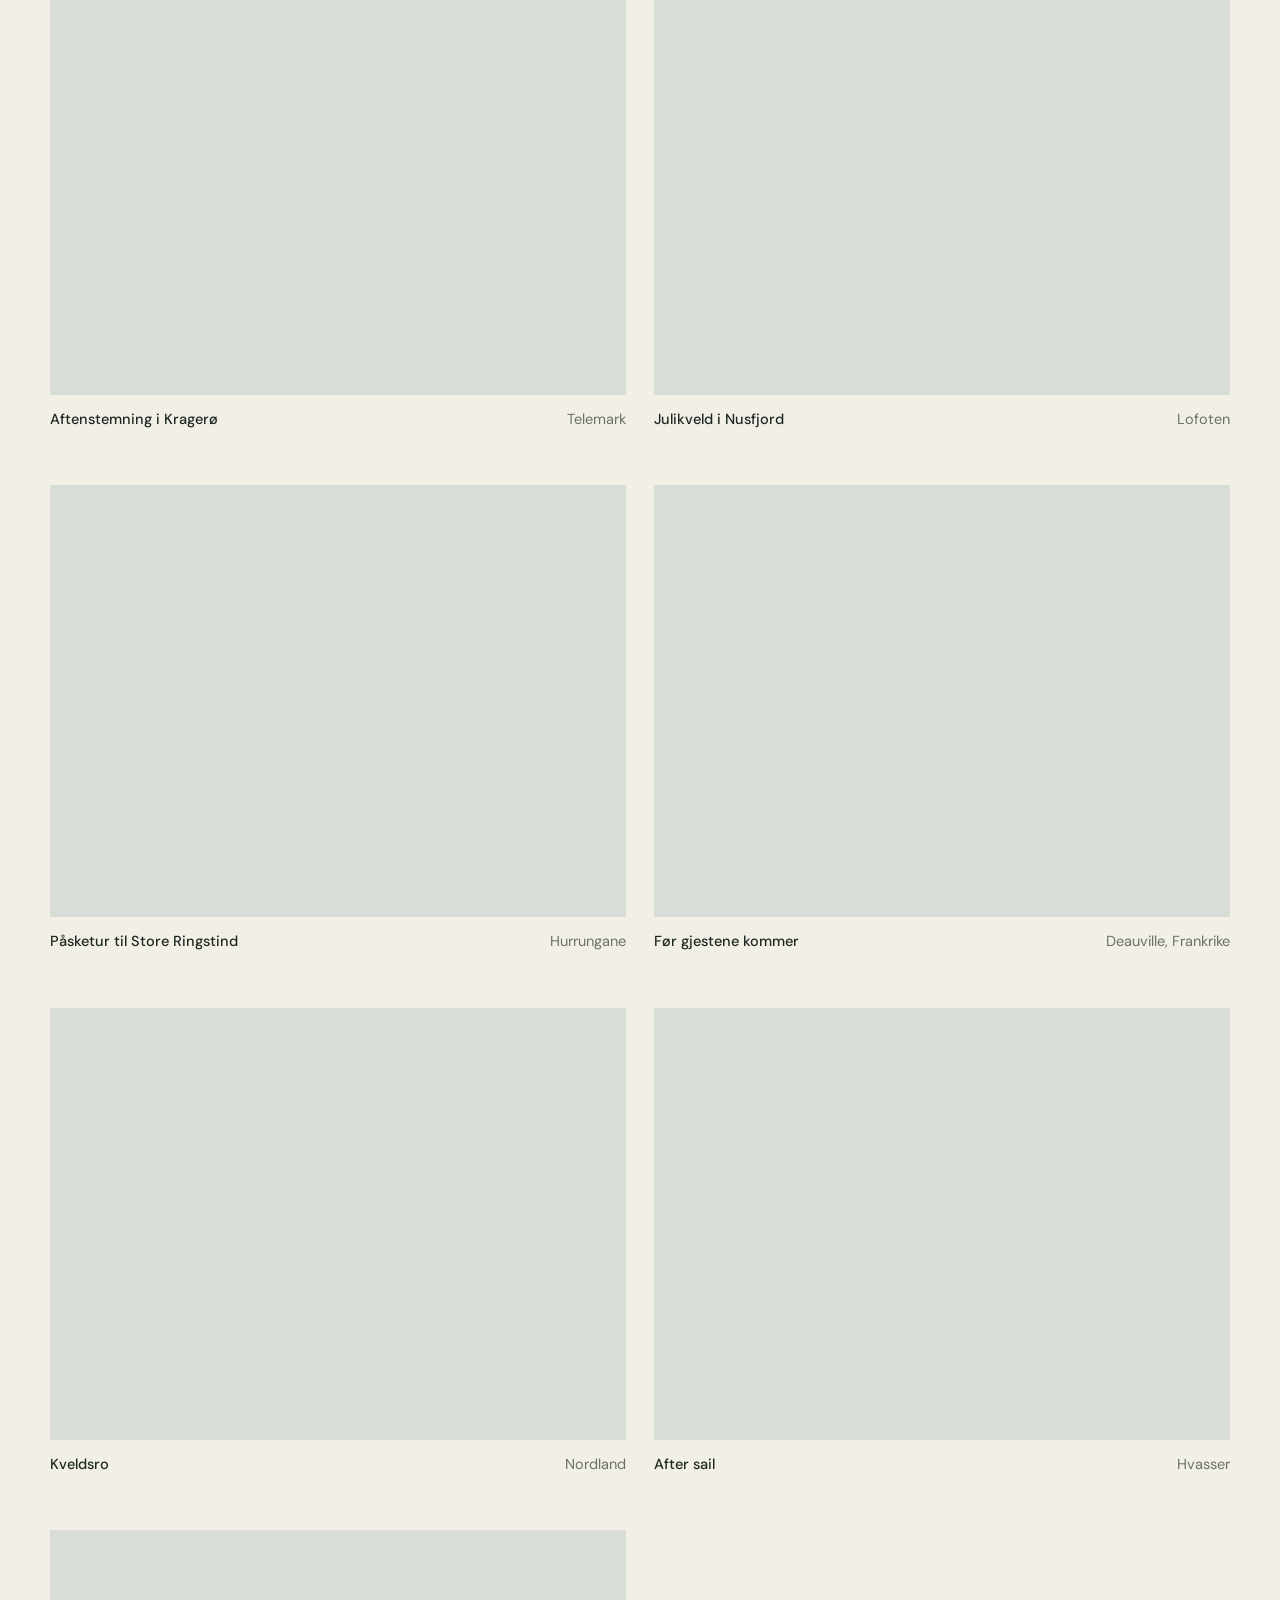
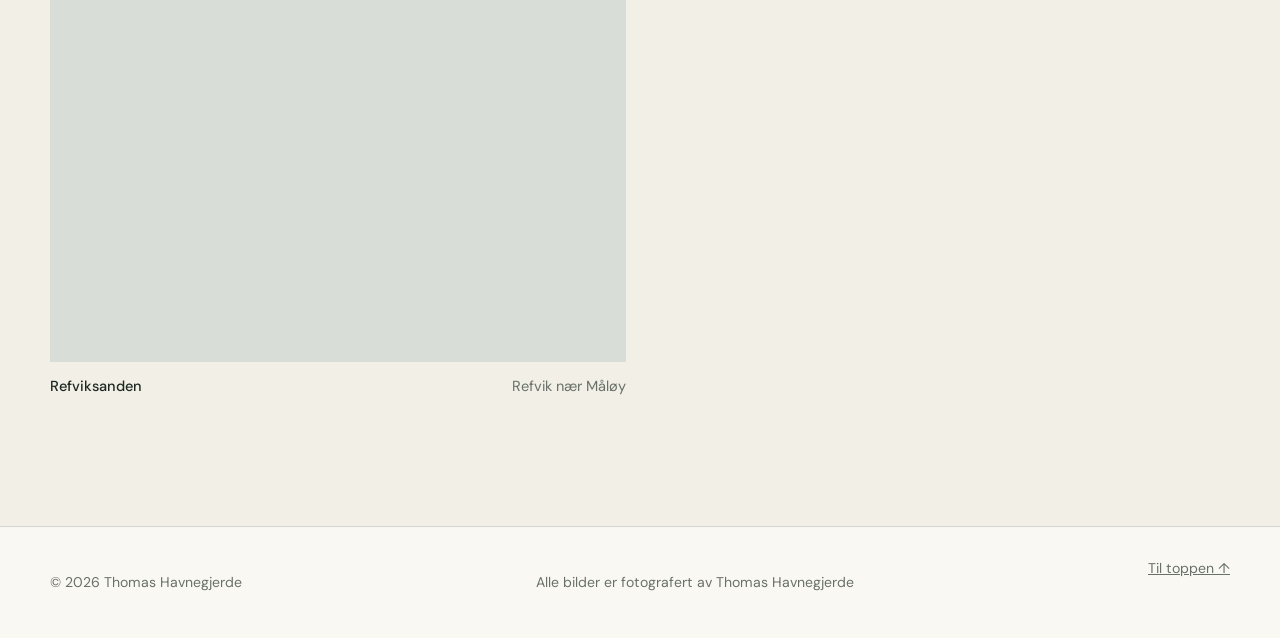
==== commit b09bf90f: "Apply streamlined gallery styles" ====
--- a/galleri.html
+++ b/galleri.html
@@ -12,6 +12,7 @@
     <title>Galleri | Lys langs veien</title>
 
     <link rel="stylesheet" href="style.css" />
+    <link rel="stylesheet" href="gallery-layout.css" />
   </head>
 
   <body class="subpage">
--- a/gallery-layout.css
+++ b/gallery-layout.css
@@ -0,0 +1,100 @@
+.gallery {
+  align-items: start;
+}
+
+.gallery-item {
+  min-width: 0;
+  margin: 0;
+}
+
+/* Keep the full gallery calm and consistent regardless of source image shape. */
+.gallery--all .gallery-item.wide,
+.gallery--all .gallery-item.tall,
+.gallery--all .gallery-item.standard {
+  grid-column: auto;
+}
+
+.gallery-image-button {
+  display: block;
+  width: 100%;
+  aspect-ratio: 4 / 3;
+  padding: 0;
+  border: 0;
+  background: #d9ddd7;
+  cursor: zoom-in;
+  overflow: hidden;
+}
+
+.gallery-image-button img {
+  width: 100%;
+  height: 100%;
+  object-fit: cover;
+  transition: transform 450ms ease;
+}
+
+.gallery-image-button:hover img {
+  transform: scale(1.015);
+}
+
+.gallery-item-text {
+  display: flex;
+  align-items: baseline;
+  justify-content: space-between;
+  gap: 20px;
+  margin-top: 13px;
+  font-size: 0.91rem;
+}
+
+.gallery-item-text h3 {
+  margin: 0;
+  font-size: inherit;
+  font-weight: 500;
+  line-height: 1.4;
+}
+
+.gallery-item-text p {
+  margin: 0;
+  color: var(--muted);
+  text-align: right;
+}
+
+/* Featured images on the home page stay more cinematic. */
+.gallery[data-featured-only="true"] .gallery-item {
+  grid-column: 1 / -1;
+}
+
+.gallery[data-featured-only="true"] .gallery-image-button {
+  aspect-ratio: 16 / 8.4;
+}
+
+.filter-button.active,
+.filter-button.is-active {
+  color: white;
+  background: var(--moss);
+  border-color: var(--moss);
+}
+
+.image-error .gallery-image-button {
+  min-height: 320px;
+  background: linear-gradient(135deg, #bec7be, #e6e3d9);
+}
+
+.image-error .gallery-image-button img {
+  display: none;
+}
+
+@media (max-width: 760px) {
+  .gallery-item-text {
+    gap: 12px;
+  }
+
+  .gallery[data-featured-only="true"] .gallery-image-button {
+    aspect-ratio: 4 / 3;
+  }
+}
+
+@media (prefers-reduced-motion: reduce) {
+  .gallery-image-button img {
+    transition: none;
+  }
+}
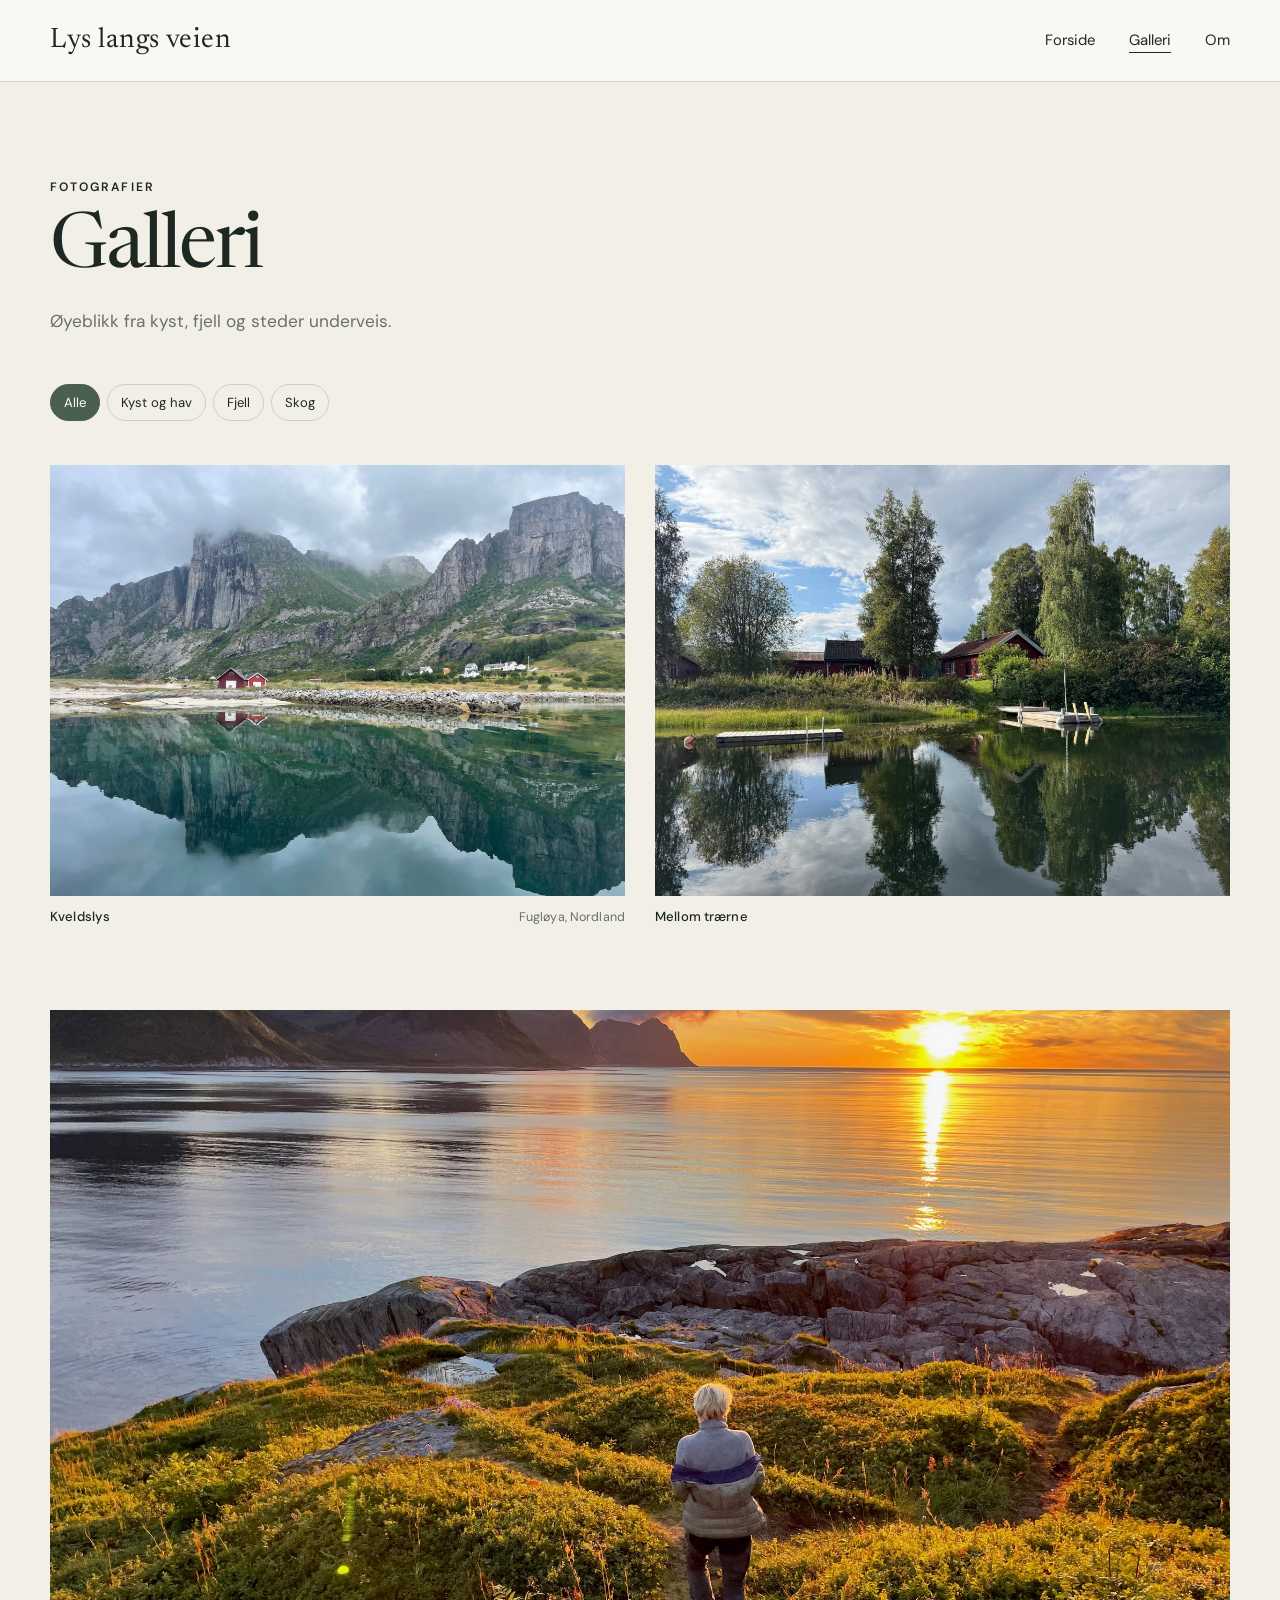
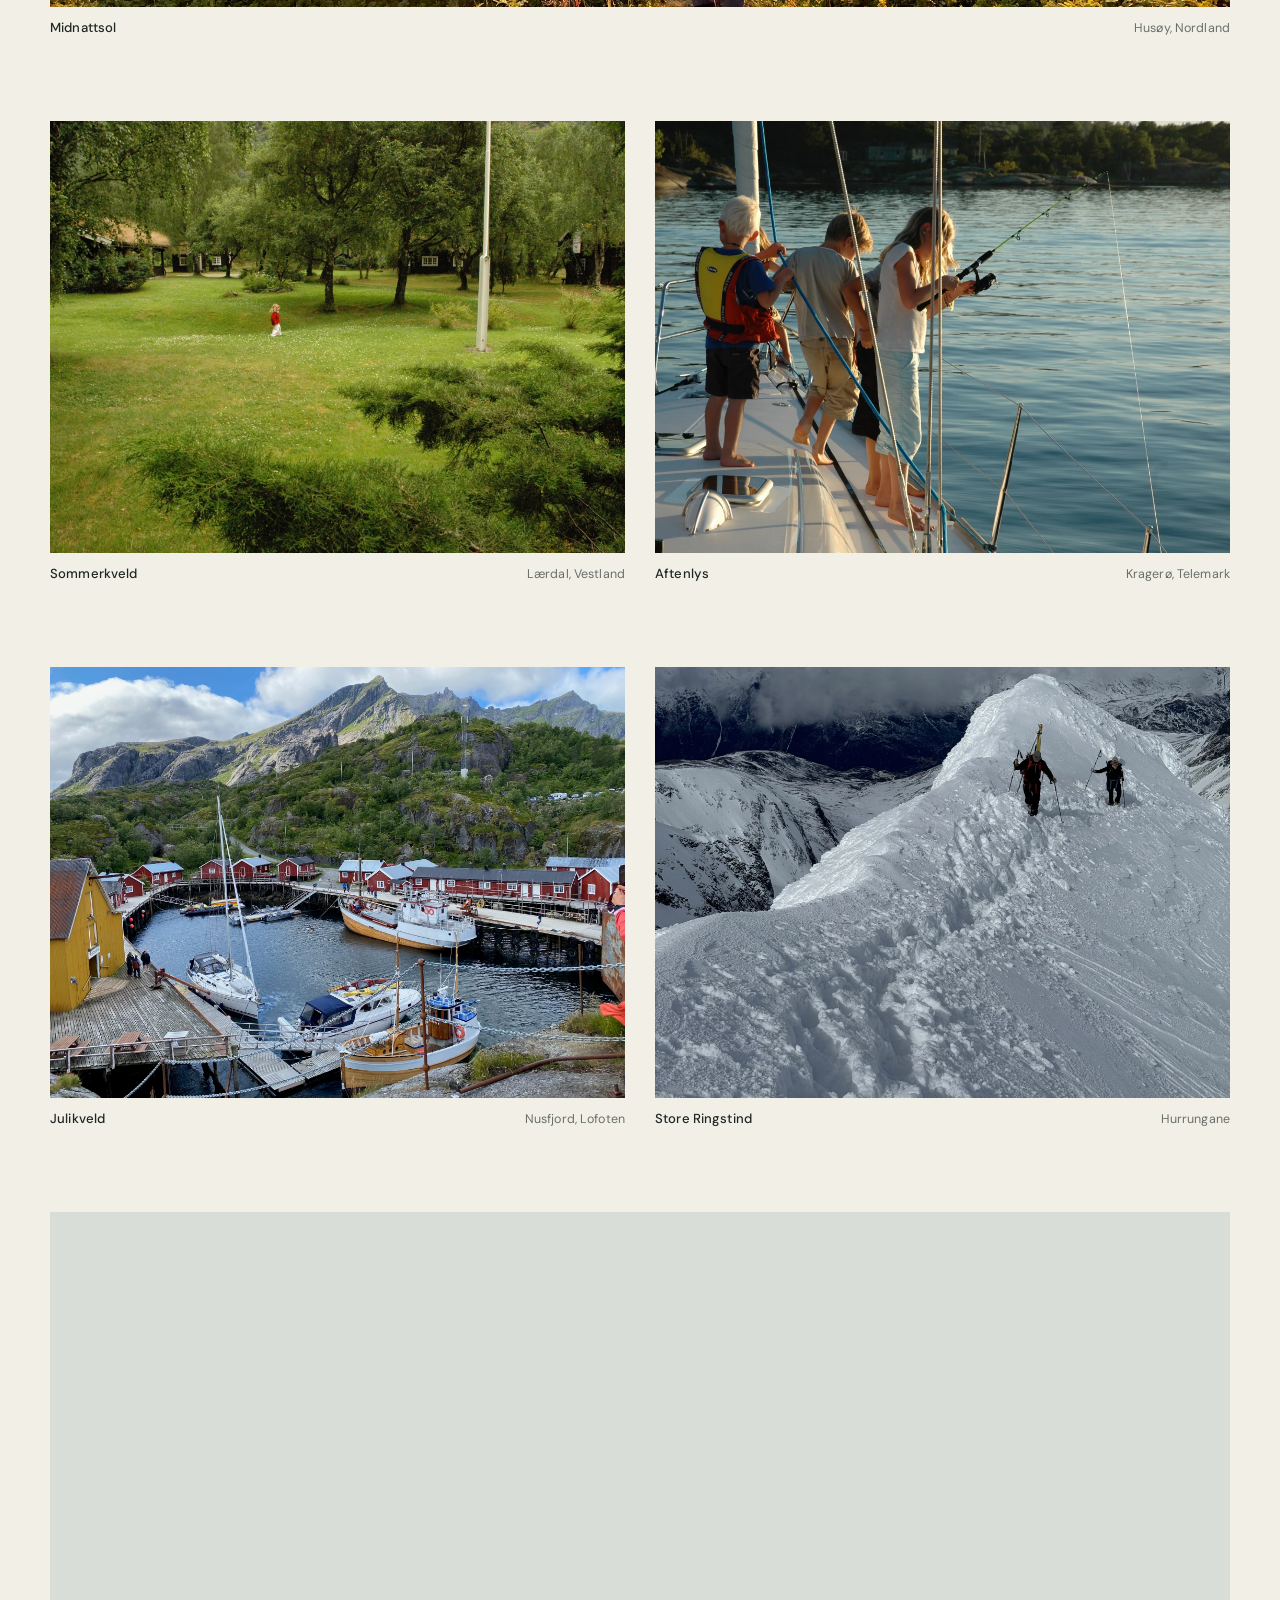
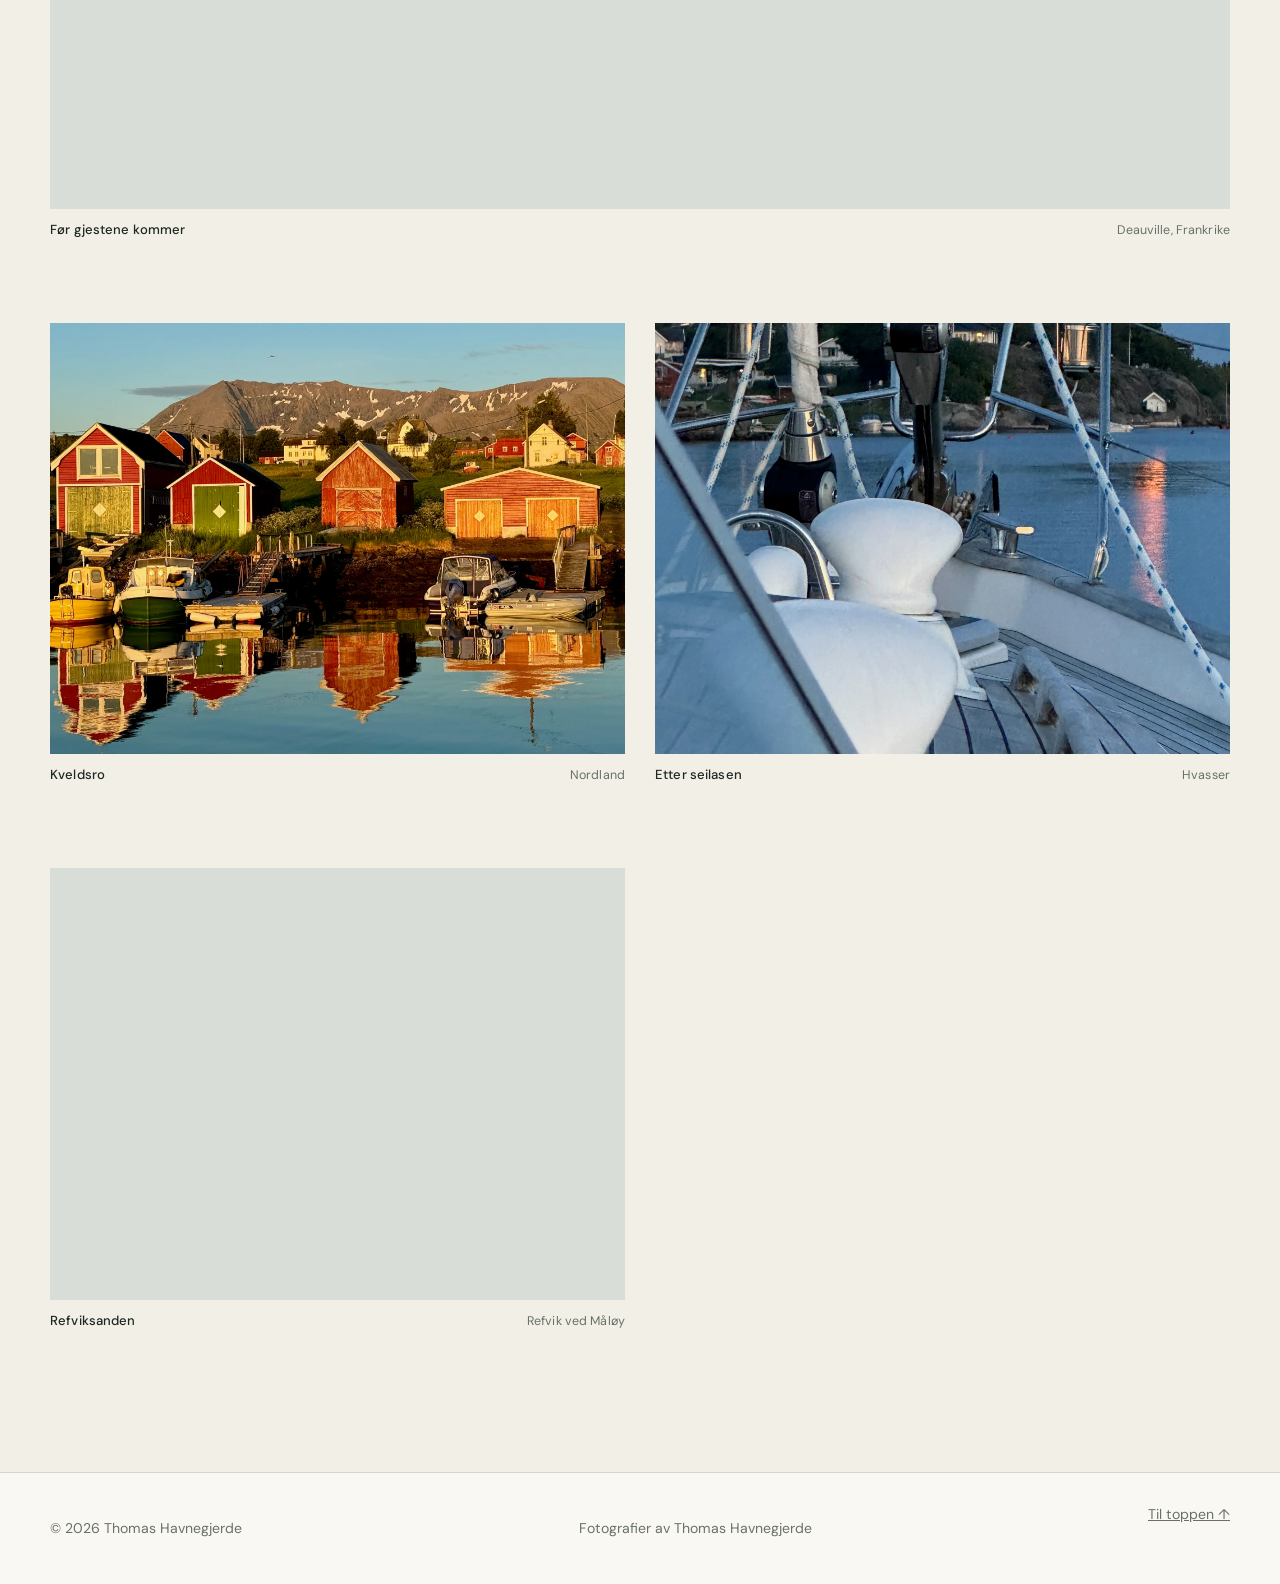
==== commit 227b432d: "Simplify gallery intro copy" ====
--- a/galleri.html
+++ b/galleri.html
@@ -6,7 +6,7 @@
 
     <meta
       name="description"
-      content="Galleri med naturbilder fra kyst, fjell og skog av Thomas Havnegjerde."
+      content="Galleri med fotografier fra steder underveis av Thomas Havnegjerde."
     />
 
     <title>Galleri | Lys langs veien</title>
@@ -31,14 +31,11 @@
 
     <main id="topp">
       <section class="gallery-intro page-width">
-        <p class="eyebrow dark">Samlede øyeblikk</p>
+        <p class="eyebrow dark">Fotografier</p>
 
         <h1>Galleri</h1>
 
-        <p>
-          Bilder fra steder jeg har vært. Velg en kategori, eller bla
-          gjennom hele samlingen.
-        </p>
+        <p>Øyeblikk fra kyst, fjell og steder underveis.</p>
       </section>
 
       <section
@@ -93,9 +90,7 @@
           © <span data-year></span> Thomas Havnegjerde
         </p>
 
-        <p>
-          Alle bilder er fotografert av Thomas Havnegjerde
-        </p>
+        <p>Fotografier av Thomas Havnegjerde</p>
 
         <a href="#topp">Til toppen ↑</a>
       </div>
--- a/gallery-layout.css
+++ b/gallery-layout.css
@@ -7,11 +7,19 @@
   margin: 0;
 }
 
-/* Keep the full gallery calm and consistent regardless of source image shape. */
+/* Editorial rhythm on the full gallery: pairs of images interrupted by a large landscape. */
+.gallery--all {
+  gap: 82px 30px;
+}
+
 .gallery--all .gallery-item.wide,
 .gallery--all .gallery-item.tall,
 .gallery--all .gallery-item.standard {
   grid-column: auto;
+}
+
+.gallery--all .gallery-item:nth-child(5n + 3) {
+  grid-column: 1 / -1;
 }
 
 .gallery-image-button {
@@ -20,9 +28,14 @@
   aspect-ratio: 4 / 3;
   padding: 0;
   border: 0;
+  border-radius: 0;
   background: #d9ddd7;
   cursor: zoom-in;
   overflow: hidden;
+}
+
+.gallery--all .gallery-item:nth-child(5n + 3) .gallery-image-button {
+  aspect-ratio: 16 / 8.1;
 }
 
 .gallery-image-button img {
@@ -33,7 +46,7 @@
 }
 
 .gallery-image-button:hover img {
-  transform: scale(1.015);
+  transform: scale(1.012);
 }
 
 .gallery-item-text {
@@ -41,8 +54,9 @@
   align-items: baseline;
   justify-content: space-between;
   gap: 20px;
-  margin-top: 13px;
-  font-size: 0.91rem;
+  margin-top: 12px;
+  font-size: 0.82rem;
+  letter-spacing: 0.01em;
 }
 
 .gallery-item-text h3 {
@@ -56,15 +70,35 @@
   margin: 0;
   color: var(--muted);
   text-align: right;
+  font-size: 0.78rem;
 }
 
-/* Featured images on the home page stay more cinematic. */
-.gallery[data-featured-only="true"] .gallery-item {
-  grid-column: 1 / -1;
+/* Keep the gallery introduction compact so the photography arrives sooner. */
+.subpage .gallery-intro {
+  padding-top: clamp(58px, 8vw, 96px);
+  padding-bottom: 26px;
 }
 
-.gallery[data-featured-only="true"] .gallery-image-button {
-  aspect-ratio: 16 / 8.4;
+.subpage .gallery-intro > p:last-child {
+  margin-bottom: 0;
+  max-width: 540px;
+  color: var(--muted);
+}
+
+.subpage .gallery-page {
+  padding-bottom: clamp(86px, 11vw, 150px);
+}
+
+.subpage .filters {
+  margin-top: 22px;
+  margin-bottom: 44px;
+  gap: 7px;
+}
+
+.subpage .filter-button {
+  padding: 7px 13px;
+  font-size: 0.82rem;
+  background: transparent;
 }
 
 .filter-button.active,
@@ -72,6 +106,15 @@
   color: white;
   background: var(--moss);
   border-color: var(--moss);
+}
+
+/* Featured images on the home page stay cinematic and full-width. */
+.gallery[data-featured-only="true"] .gallery-item {
+  grid-column: 1 / -1;
+}
+
+.gallery[data-featured-only="true"] .gallery-image-button {
+  aspect-ratio: 16 / 8.4;
 }
 
 .image-error .gallery-image-button {
@@ -84,12 +127,26 @@
 }
 
 @media (max-width: 760px) {
+  .gallery--all {
+    gap: 54px;
+  }
+
+  .gallery--all .gallery-item:nth-child(5n + 3) {
+    grid-column: auto;
+  }
+
+  .gallery--all .gallery-item:nth-child(5n + 3) .gallery-image-button,
+  .gallery[data-featured-only="true"] .gallery-image-button {
+    aspect-ratio: 4 / 3;
+  }
+
   .gallery-item-text {
     gap: 12px;
+    font-size: 0.8rem;
   }
 
-  .gallery[data-featured-only="true"] .gallery-image-button {
-    aspect-ratio: 4 / 3;
+  .subpage .filters {
+    margin-bottom: 36px;
   }
 }
 
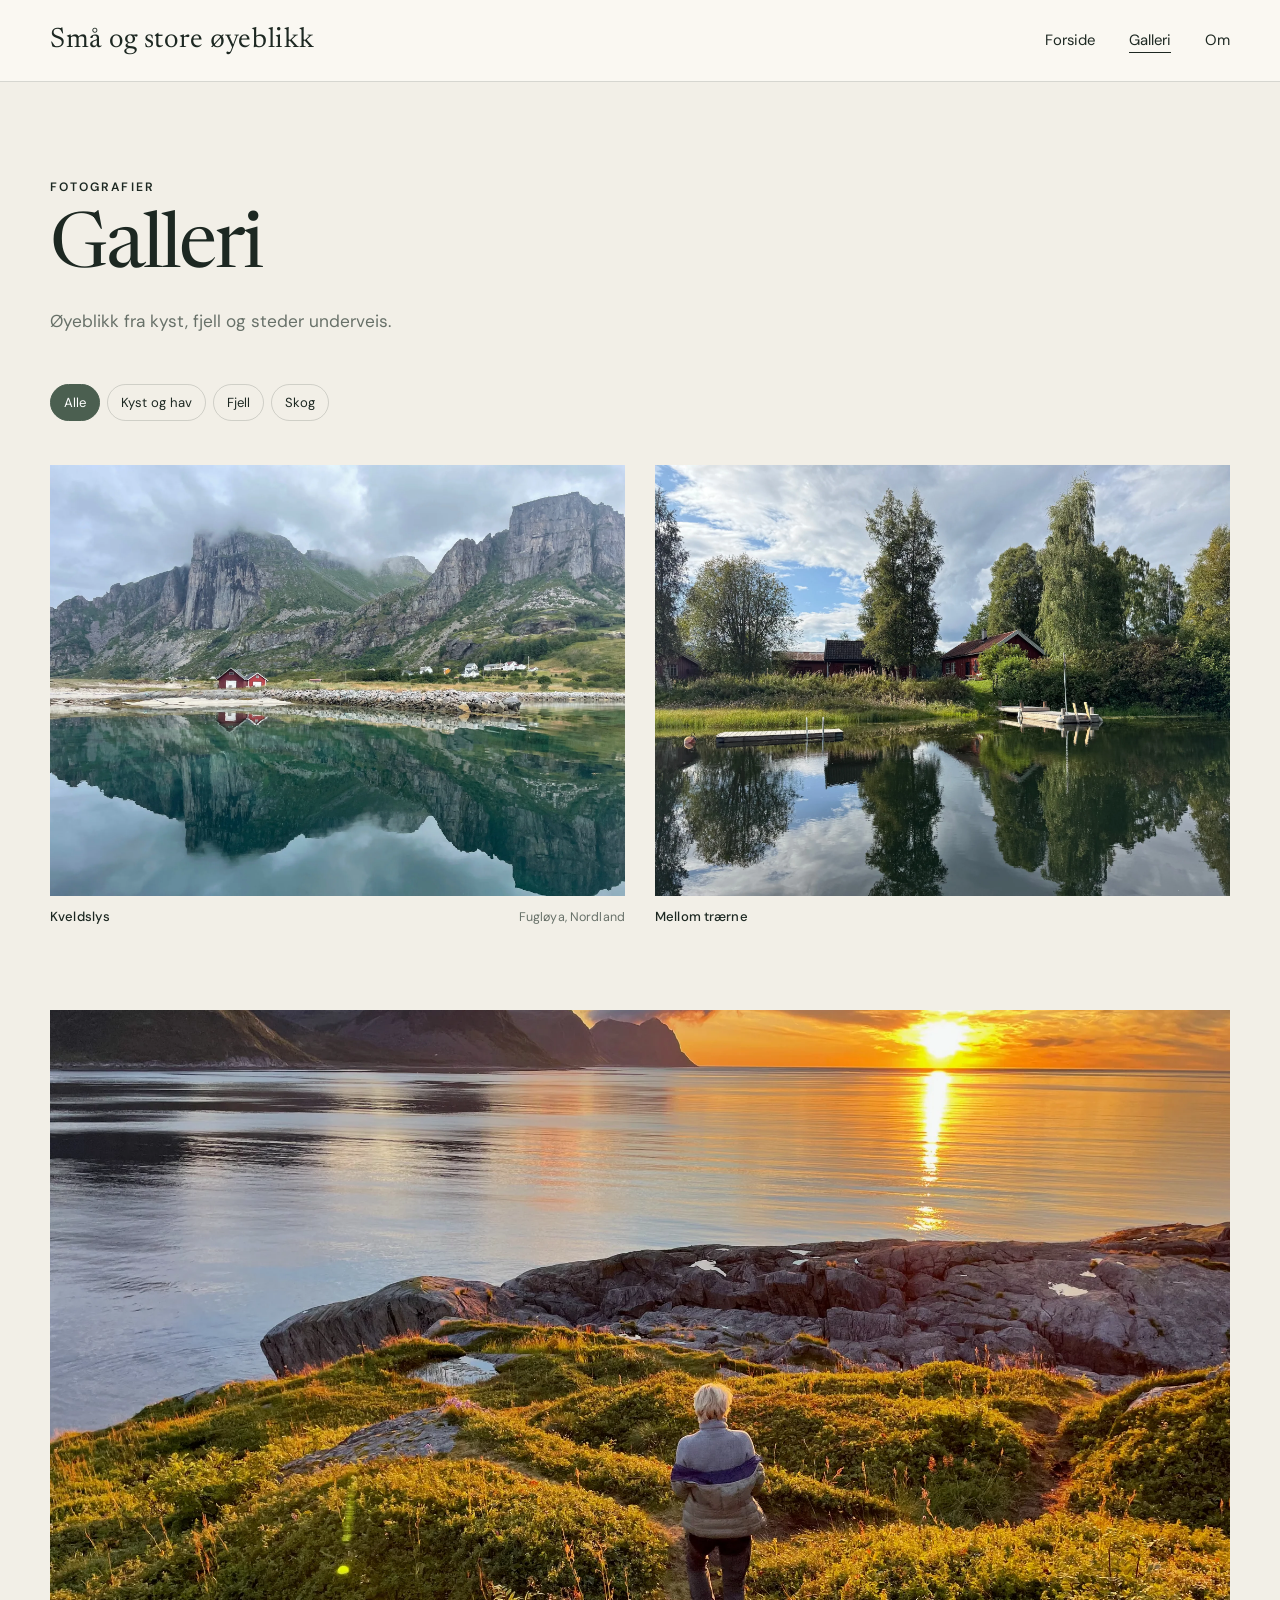
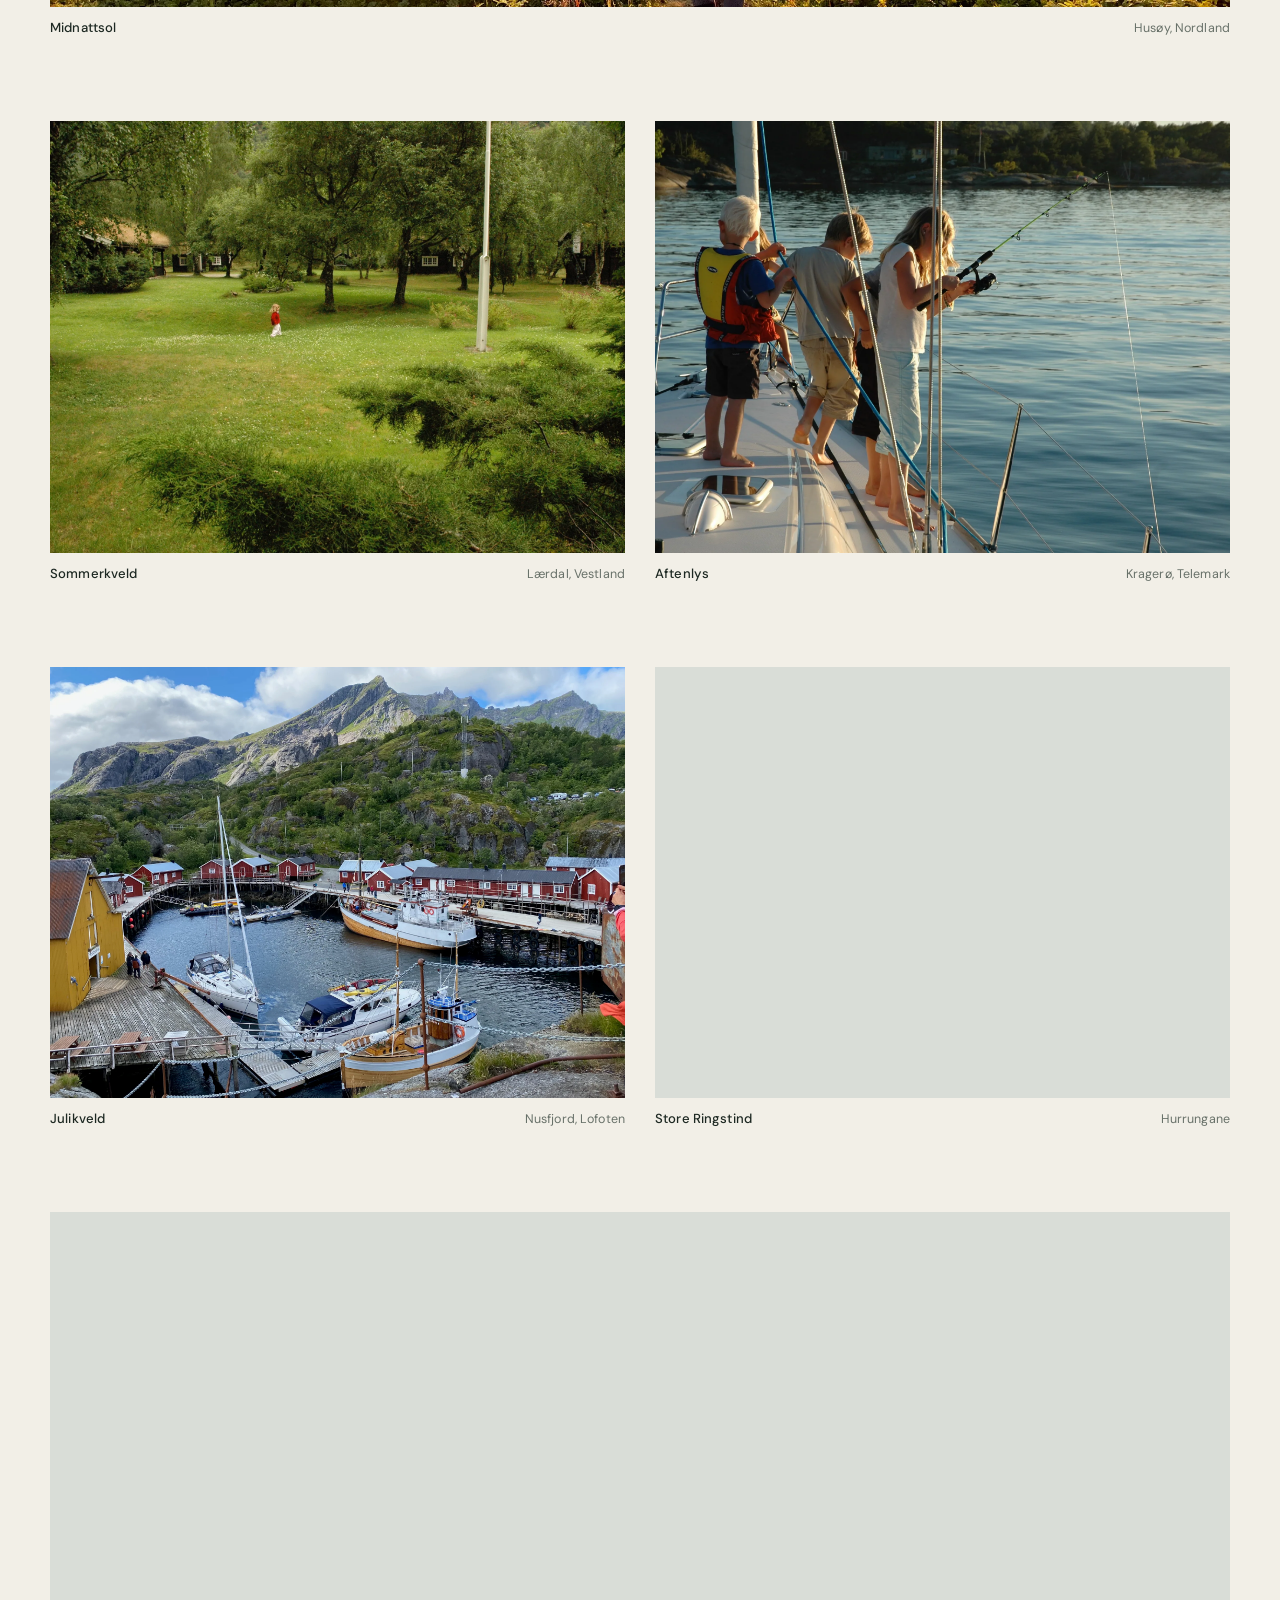
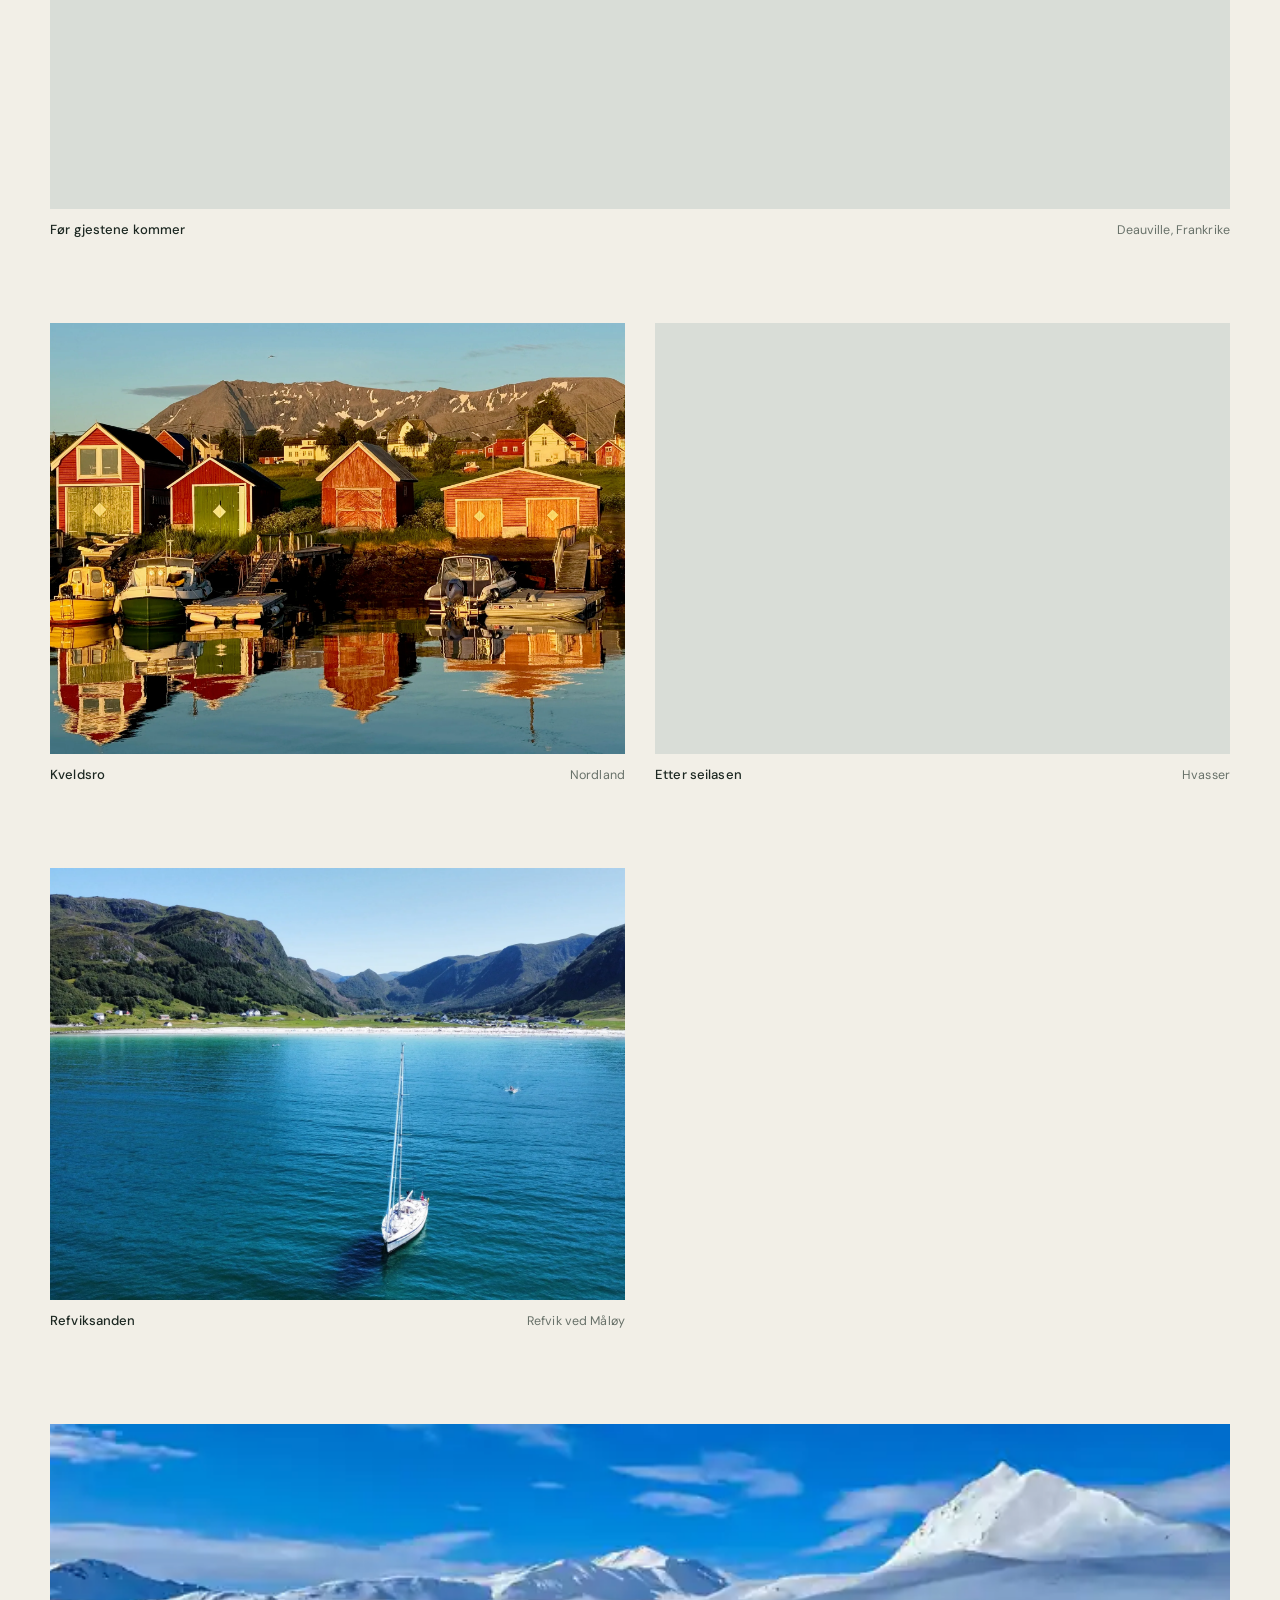
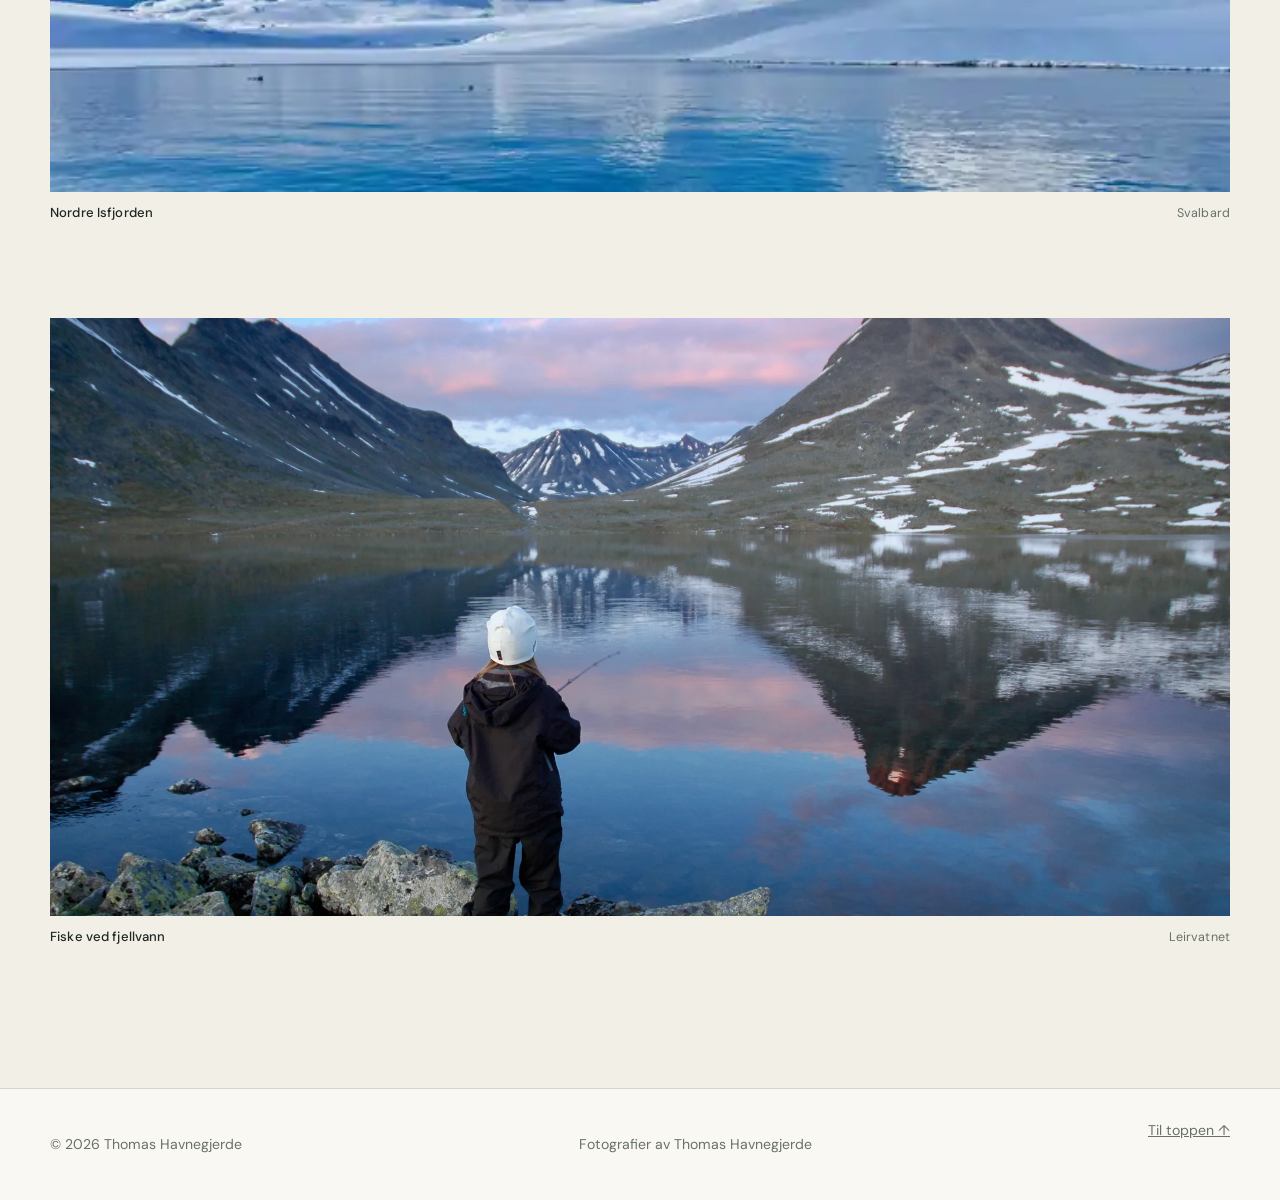
==== commit 4d8db5aa: "Add files via upload" ====
--- a/galleri.html
+++ b/galleri.html
@@ -9,7 +9,7 @@
       content="Galleri med fotografier fra steder underveis av Thomas Havnegjerde."
     />
 
-    <title>Galleri | Lys langs veien</title>
+    <title>Galleri | Små og store øyeblikk</title>
 
     <link rel="stylesheet" href="style.css" />
     <link rel="stylesheet" href="gallery-layout.css" />
@@ -19,7 +19,7 @@
     <header class="topbar topbar--solid">
       <a class="logo" href="/" aria-label="Gå til forsiden">
         <span class="logo-mark" aria-hidden="true"></span>
-        Lys langs veien
+        Små og store øyeblikk
       </a>
 
       <nav aria-label="Hovedmeny">
--- a/style.css
+++ b/style.css
@@ -139,8 +139,9 @@
 
 .welcome {
   display: grid;
-  grid-template-columns: 0.7fr 1.3fr;
-  gap: 60px;
+  grid-template-columns: 0.28fr 0.85fr 1.2fr;
+  gap: clamp(28px, 5vw, 72px);
+  align-items: start;
   border-bottom: 1px solid var(--line);
 }
 
@@ -150,8 +151,22 @@
   letter-spacing: -0.035em;
 }
 
-.welcome > div { max-width: 640px; font-size: 1.08rem; }
-.welcome > div p:first-of-type { margin-top: 0; }
+.welcome-heading .eyebrow { margin-bottom: 18px; color: var(--muted); }
+.welcome-copy {
+  max-width: 620px;
+  padding-top: 4px;
+  font-family: "Newsreader", Georgia, serif;
+  font-size: clamp(1.35rem, 2.2vw, 1.85rem);
+  line-height: 1.42;
+}
+.welcome-copy p { margin: 0; }
+.welcome-copy p + p {
+  margin-top: 24px;
+  color: var(--muted);
+  font-family: "DM Sans", Arial, sans-serif;
+  font-size: 0.98rem;
+  line-height: 1.7;
+}
 
 .section-heading {
   display: flex;
@@ -229,6 +244,25 @@
 
 .button-link:hover { color: var(--ink); background: transparent; }
 
+/* The home-page selection reads like an editorial spread: one establishing
+   image followed by a quieter pair. */
+.gallery[data-featured-only="true"] {
+  grid-template-columns: repeat(2, minmax(0, 1fr));
+  gap: clamp(42px, 6vw, 78px) 28px;
+}
+
+.gallery[data-featured-only="true"] .gallery-item:first-child {
+  grid-column: 1 / -1;
+}
+
+.gallery[data-featured-only="true"] .gallery-item:first-child .gallery-image-button {
+  aspect-ratio: 16 / 8.4;
+}
+
+.gallery[data-featured-only="true"] .gallery-item:not(:first-child) .gallery-image-button {
+  aspect-ratio: 4 / 5;
+}
+
 .about { border-top: 1px solid var(--line); }
 
 .about-grid {
@@ -238,6 +272,59 @@
 }
 
 .about-copy { max-width: 650px; font-size: 1.05rem; }
+
+.closing-section {
+  position: relative;
+  min-height: clamp(560px, 72vw, 820px);
+  display: grid;
+  align-items: end;
+  overflow: hidden;
+  color: white;
+  background: #38433d;
+}
+
+.closing-section > img,
+.closing-shade {
+  position: absolute;
+  inset: 0;
+  width: 100%;
+  height: 100%;
+}
+
+.closing-section > img { object-fit: cover; }
+.closing-shade {
+  background: linear-gradient(180deg, rgba(10, 16, 12, 0.08) 25%, rgba(10, 16, 12, 0.78) 100%);
+}
+
+.closing-content {
+  position: relative;
+  z-index: 1;
+  padding-block: clamp(70px, 10vw, 120px);
+}
+
+.closing-content h2 {
+  max-width: 760px;
+  margin: 0;
+  font-size: clamp(3rem, 8vw, 7rem);
+  letter-spacing: -0.04em;
+}
+
+.closing-content > p:not(.eyebrow) {
+  max-width: 540px;
+  margin: 20px 0 30px;
+  font-size: clamp(1rem, 2vw, 1.2rem);
+}
+
+.button-link--light {
+  color: var(--ink);
+  background: var(--light);
+  border-color: var(--light);
+}
+
+.button-link--light:hover {
+  color: white;
+  background: transparent;
+}
 
 .gallery-intro { padding-bottom: 50px; }
 .gallery-intro > p:last-child { max-width: 650px; font-size: 1.08rem; }
@@ -327,8 +414,14 @@
   .hero-content { padding-bottom: 100px; }
   .hero-scroll { left: 14px; right: auto; bottom: 48px; }
   .welcome, .about-grid { grid-template-columns: 1fr; gap: 25px; }
+  .welcome-copy { padding-top: 0; }
   .section-heading { align-items: start; flex-direction: column; }
   .gallery { grid-template-columns: 1fr; gap: 42px; }
+  .gallery[data-featured-only="true"] { grid-template-columns: 1fr; }
+  .gallery[data-featured-only="true"] .gallery-item,
+  .gallery[data-featured-only="true"] .gallery-item:first-child { grid-column: auto; }
+  .gallery[data-featured-only="true"] .gallery-item:first-child .gallery-image-button,
+  .gallery[data-featured-only="true"] .gallery-item:not(:first-child) .gallery-image-button { aspect-ratio: 4 / 3; }
   .photo-card--wide { grid-column: auto; }
   .photo-card--wide .photo-button img { aspect-ratio: 4 / 3; }
   .lightbox { grid-template-columns: 42px 1fr 42px; }
--- a/gallery-layout.css
+++ b/gallery-layout.css
@@ -36,6 +36,17 @@
 
 .gallery--all .gallery-item:nth-child(5n + 3) .gallery-image-button {
   aspect-ratio: 16 / 8.1;
+}
+
+/* True panoramas span the gallery and keep their cinematic proportions. */
+.gallery--all .gallery-item.panorama {
+  grid-column: 1 / -1;
+  margin-top: 10px;
+  margin-bottom: 12px;
+}
+
+.gallery--all .gallery-item.panorama .gallery-image-button {
+  aspect-ratio: 3.2 / 1;
 }
 
 .gallery-image-button img {
@@ -108,15 +119,6 @@
   border-color: var(--moss);
 }
 
-/* Featured images on the home page stay cinematic and full-width. */
-.gallery[data-featured-only="true"] .gallery-item {
-  grid-column: 1 / -1;
-}
-
-.gallery[data-featured-only="true"] .gallery-image-button {
-  aspect-ratio: 16 / 8.4;
-}
-
 .image-error .gallery-image-button {
   min-height: 320px;
   background: linear-gradient(135deg, #bec7be, #e6e3d9);
@@ -135,9 +137,18 @@
     grid-column: auto;
   }
 
-  .gallery--all .gallery-item:nth-child(5n + 3) .gallery-image-button,
-  .gallery[data-featured-only="true"] .gallery-image-button {
+  .gallery--all .gallery-item:nth-child(5n + 3) .gallery-image-button {
     aspect-ratio: 4 / 3;
+  }
+
+  .gallery--all .gallery-item.panorama {
+    grid-column: auto;
+    margin-top: 0;
+    margin-bottom: 0;
+  }
+
+  .gallery--all .gallery-item.panorama .gallery-image-button {
+    aspect-ratio: 3.2 / 1;
   }
 
   .gallery-item-text {
